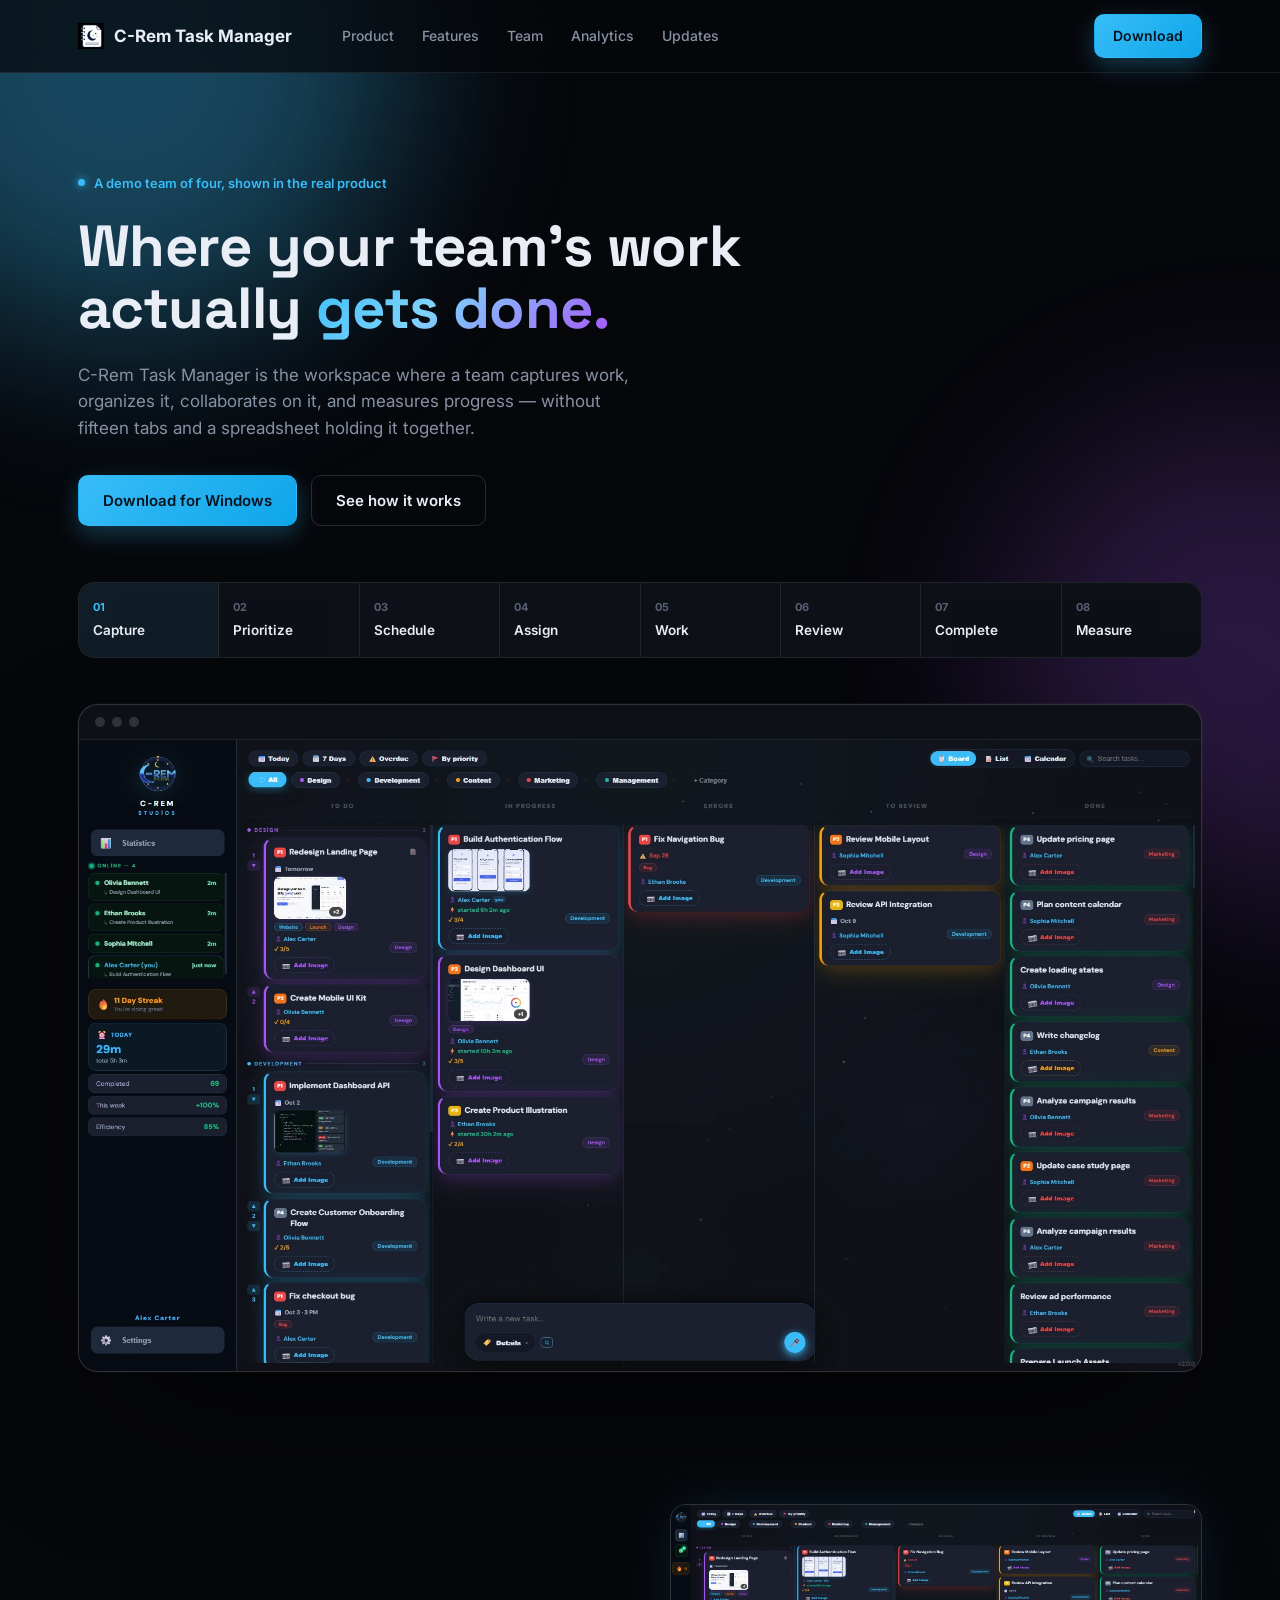
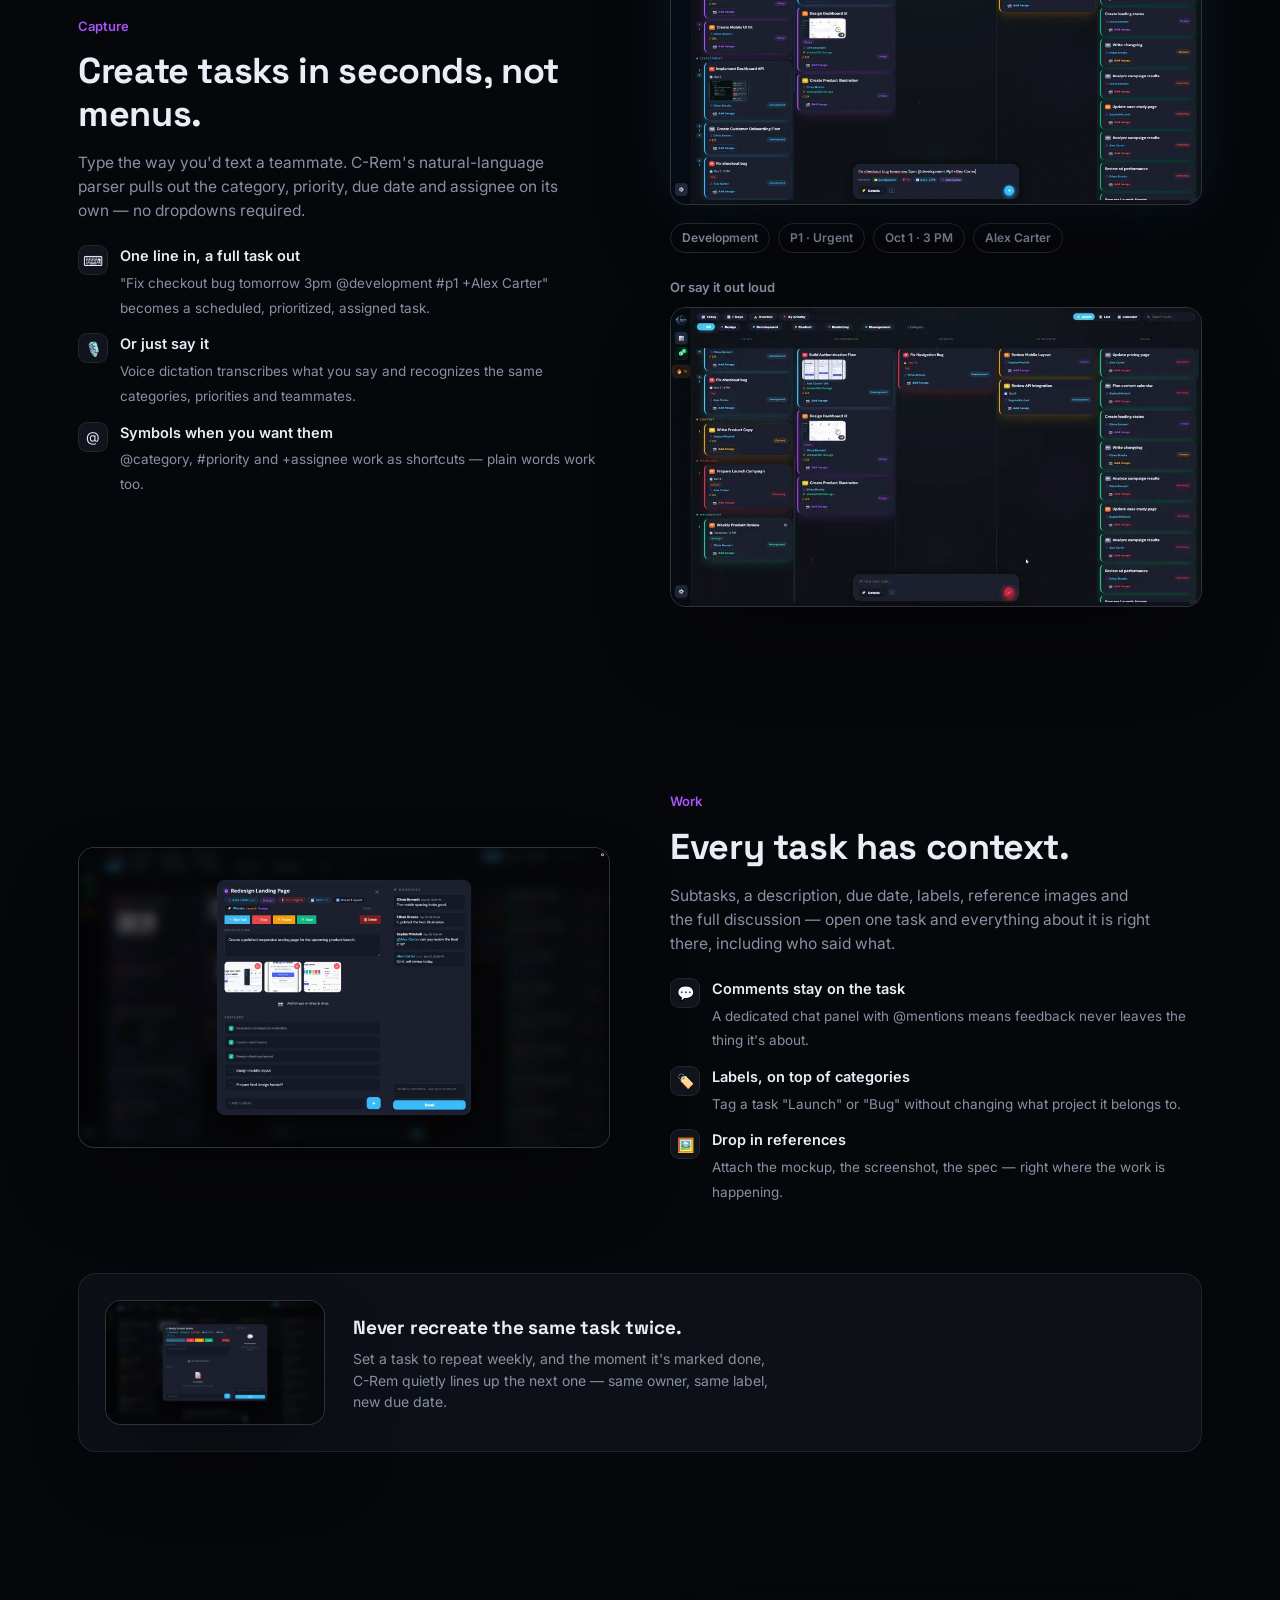
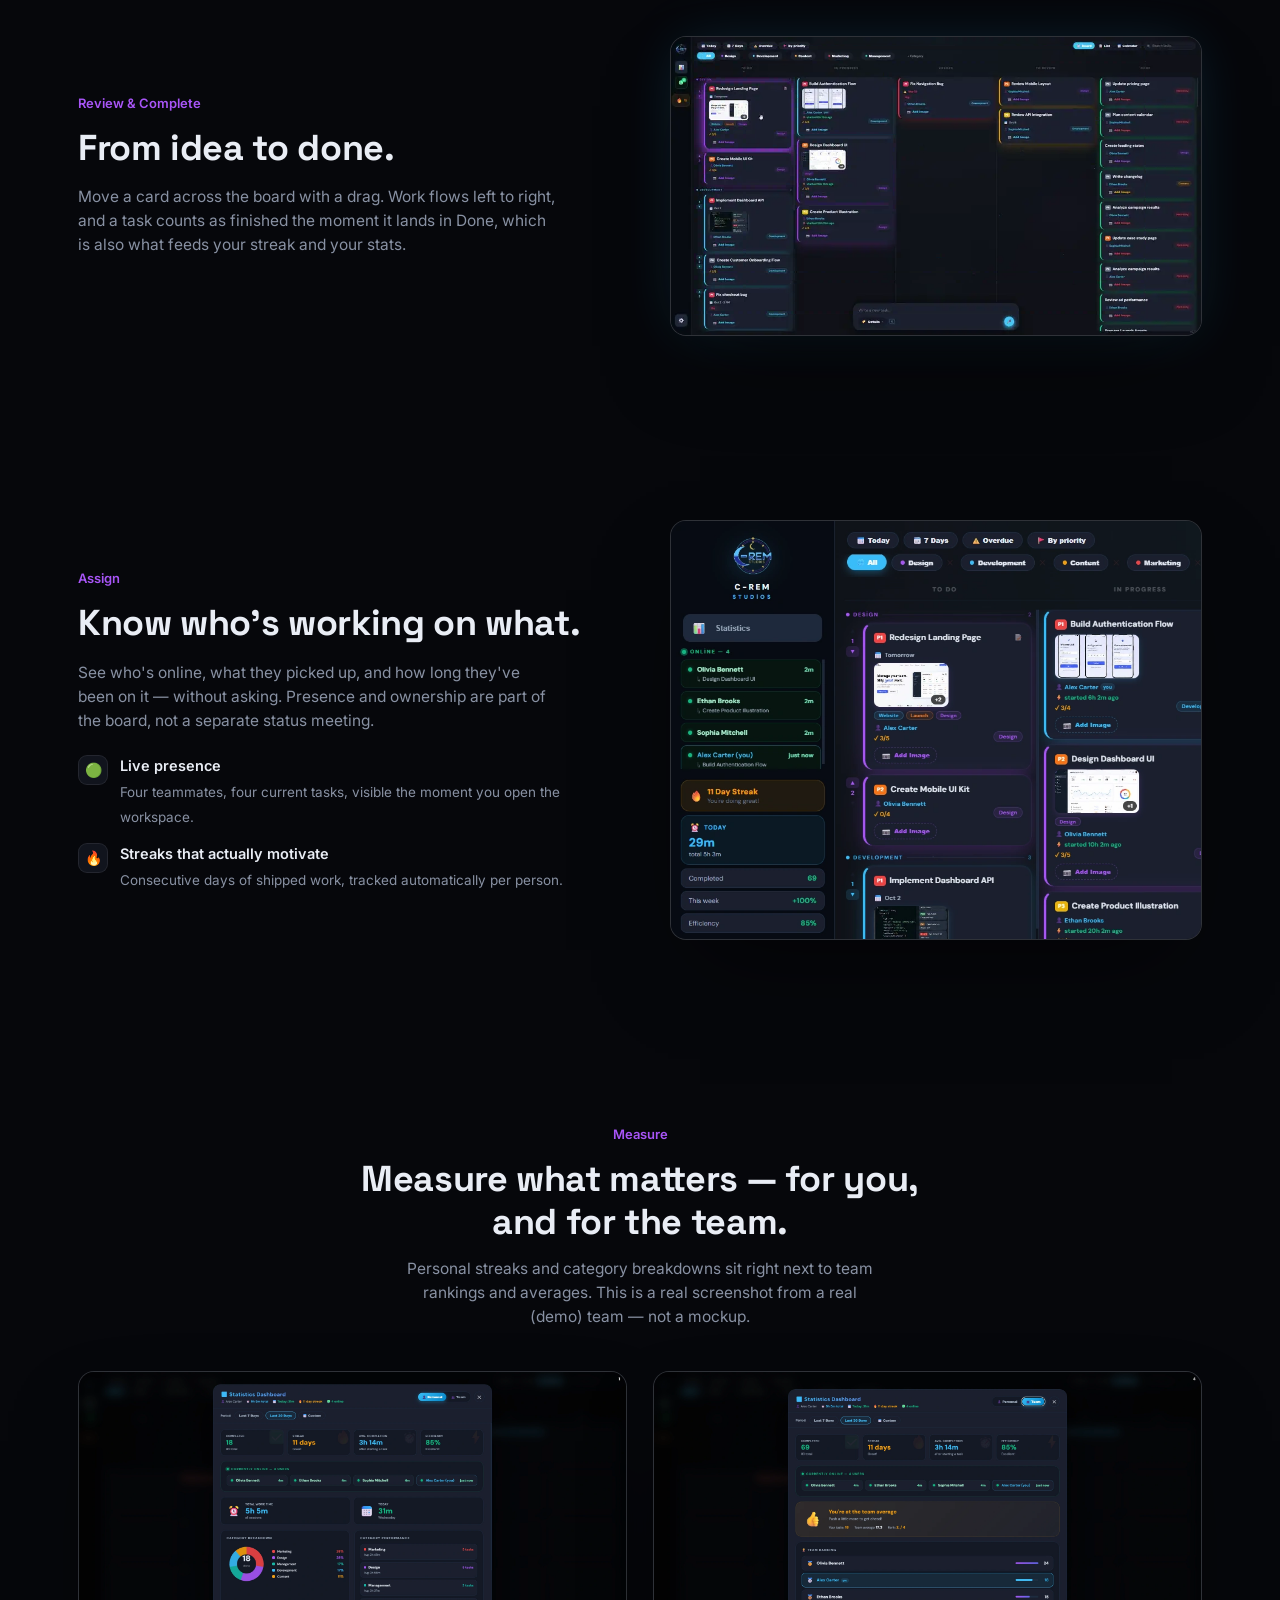
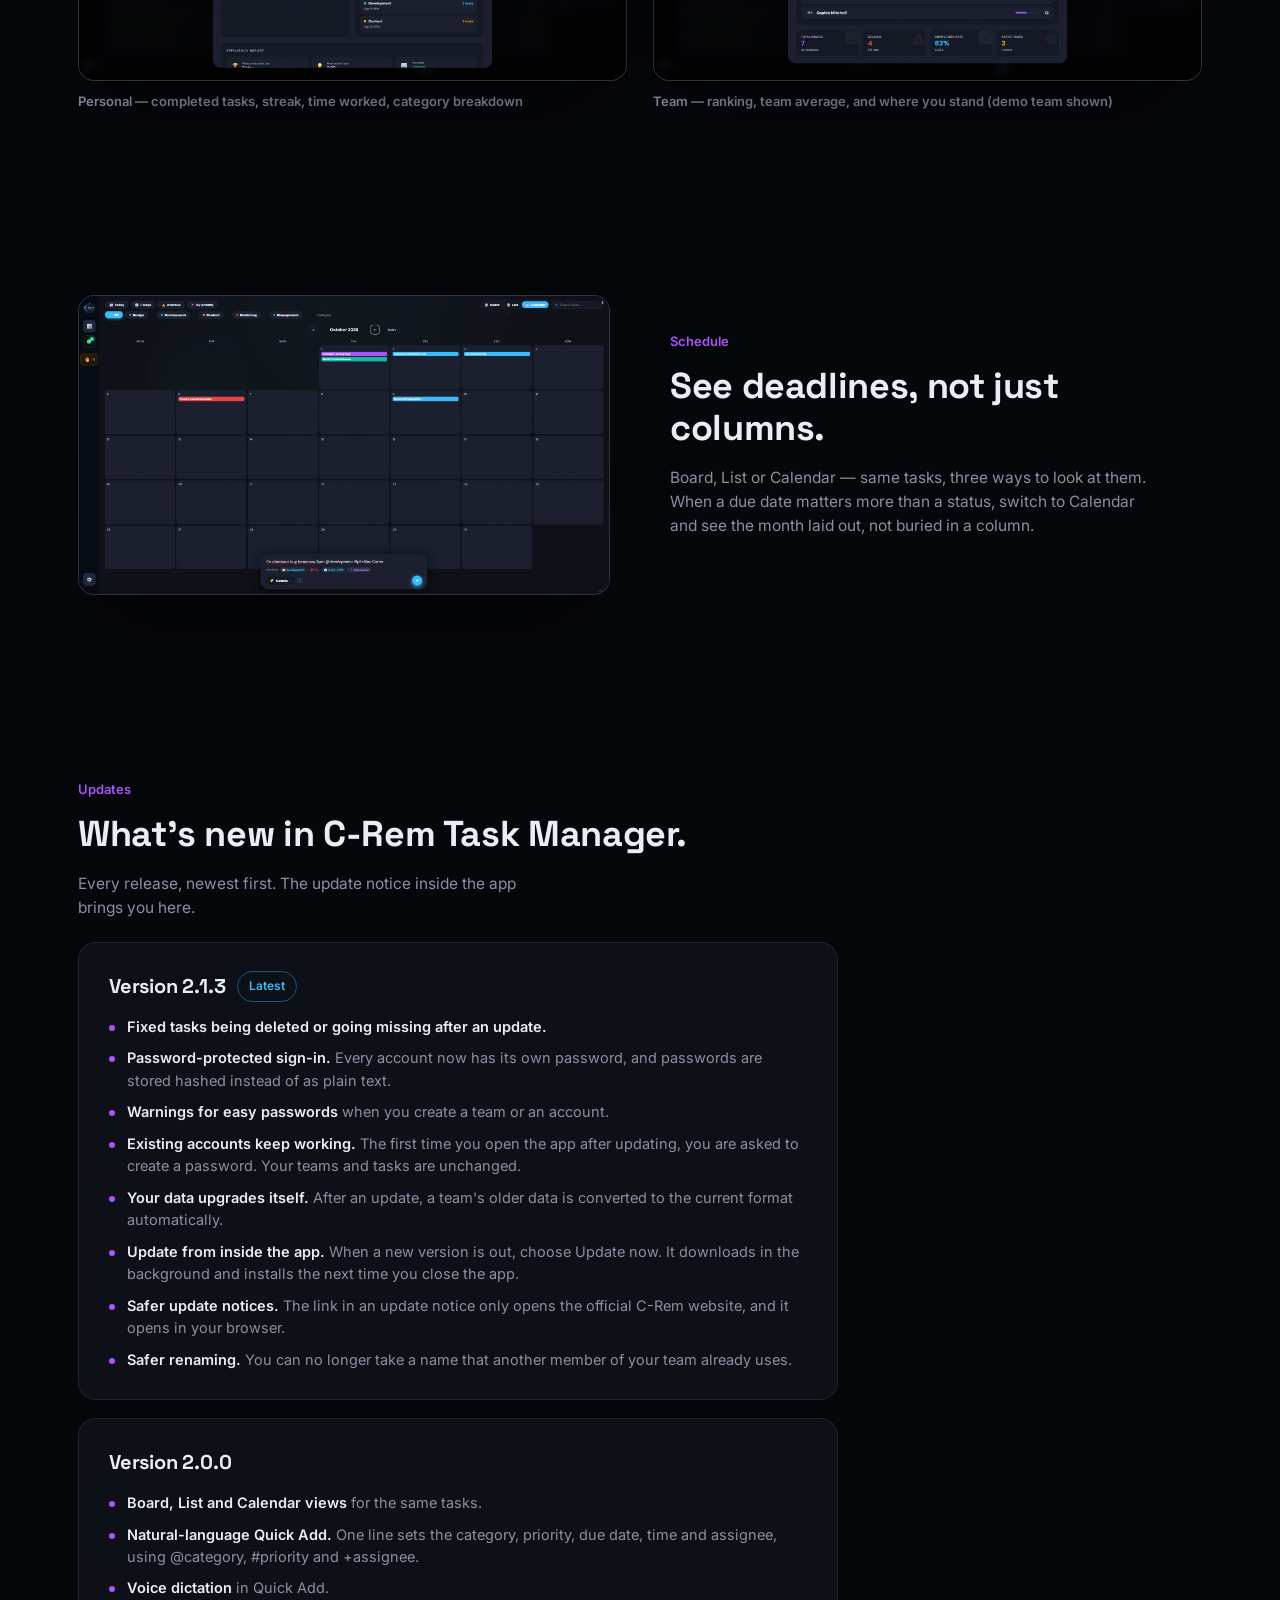
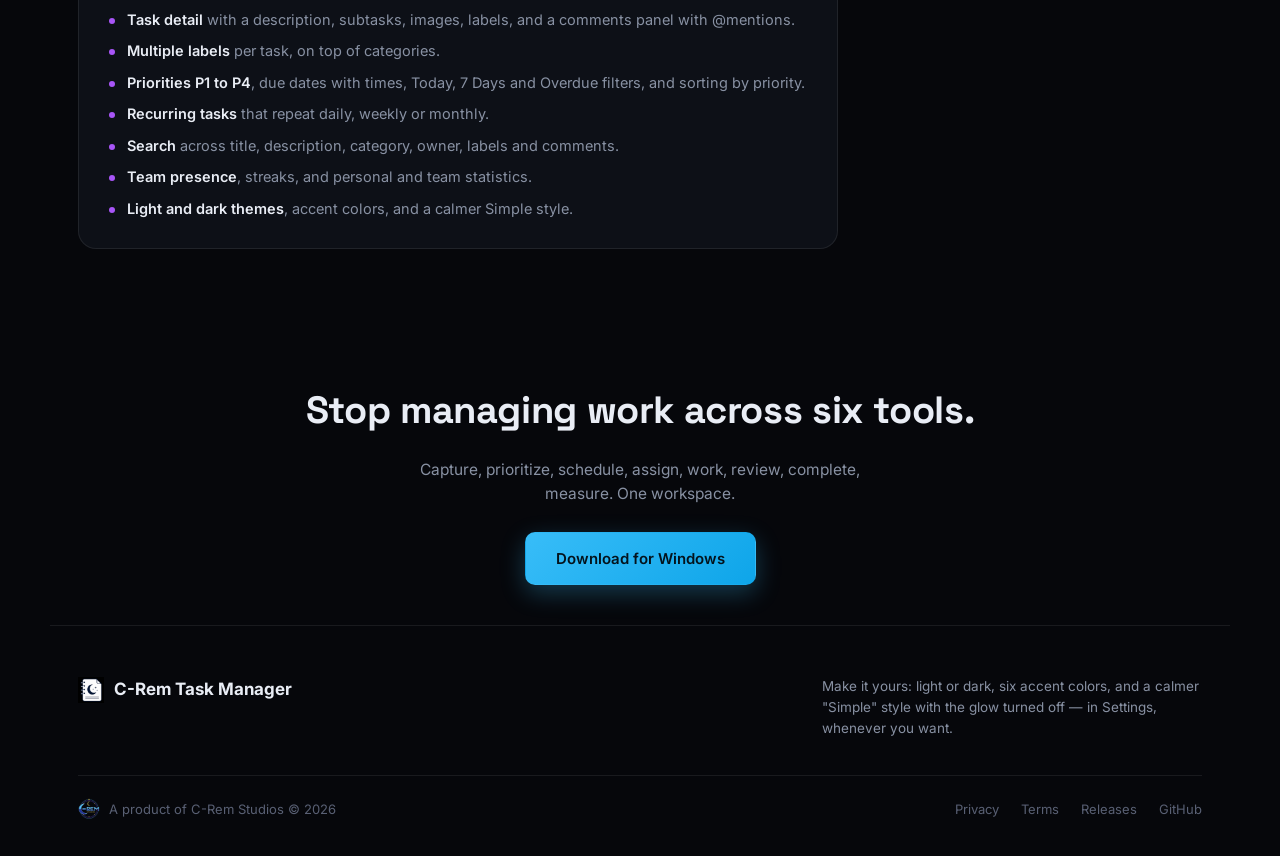
==== index.html @ 7ce233fa "Add files via upload" ====
<!DOCTYPE html>
<html lang="en">
<head>
<meta charset="UTF-8">
<meta name="viewport" content="width=device-width, initial-scale=1, viewport-fit=cover">
<title>C-Rem Task Manager — The workspace where work actually gets done</title>
<meta name="description" content="Capture, prioritize, schedule, assign, work, review, complete and measure — all in one workspace built for teams who ship.">
<link rel="preconnect" href="https://fonts.googleapis.com">
<link rel="preconnect" href="https://fonts.gstatic.com" crossorigin>
<link href="https://fonts.googleapis.com/css2?family=Space+Grotesk:wght@500;600;700&family=Inter:wght@400;500;600;700;800&display=swap" rel="stylesheet">
<style>
:root{
  --bg:#06070b; --bg2:#0a0c13; --surface:#0d1017; --surface2:#11141d;
  --border:rgba(255,255,255,.08); --border2:rgba(255,255,255,.14);
  --text:#e9edf5; --muted:#8891a3; --dim:#596074;
  --cyan:#38bdf8; --cyan2:#0ea5e9; --purple:#a855f7; --green:#10b981;
  --amber:#f59e0b; --red:#ef4444;
}
*{margin:0;padding:0;box-sizing:border-box}
html{scroll-behavior:smooth;scroll-padding-top:env(safe-area-inset-top,0px)}
body{
  background:var(--bg); color:var(--text);
  font-family:'Inter',system-ui,-apple-system,sans-serif;
  line-height:1.55; overflow-x:hidden; -webkit-font-smoothing:antialiased;
  padding-top:env(safe-area-inset-top,0px); padding-bottom:env(safe-area-inset-bottom,0px);
}
h1,h2,h3,.disp{font-family:'Space Grotesk',system-ui,sans-serif;letter-spacing:-0.01em}
img{max-width:100%;display:block}
a{color:inherit}
.wrap{max-width:1180px;margin:0 auto;padding:0 28px}
::-webkit-scrollbar{width:9px;height:9px}
::-webkit-scrollbar-thumb{background:rgba(255,255,255,.12);border-radius:8px}
::-webkit-scrollbar-track{background:transparent}

/* ambient glow, fixed, cheap */
.glow{position:fixed;border-radius:50%;filter:blur(90px);pointer-events:none;z-index:0;opacity:.35}
.glow-a{width:560px;height:560px;background:var(--cyan);top:-220px;left:-160px}
.glow-b{width:480px;height:480px;background:var(--purple);top:420px;right:-200px;opacity:.22}

/* ---------- NAV ---------- */
nav{position:sticky;top:0;z-index:50;background:rgba(6,7,11,.72);backdrop-filter:blur(14px);border-bottom:1px solid var(--border)}
nav .in{display:flex;align-items:center;gap:14px;padding:14px 28px;max-width:1180px;margin:0 auto}
.brand{display:flex;align-items:center;gap:10px;font-weight:700;font-size:17px}
.brand img{width:26px;height:26px}
.navlinks{display:flex;gap:28px;margin-left:36px;font-size:14px;color:var(--muted);font-weight:500}
.navlinks a{text-decoration:none;transition:color .15s}
.navlinks a:hover{color:var(--text)}
.navcta{margin-left:auto;display:flex;gap:10px;align-items:center}
.btn{display:inline-flex;align-items:center;gap:8px;padding:10px 18px;border-radius:10px;font-weight:600;font-size:14px;cursor:pointer;border:1px solid transparent;text-decoration:none;white-space:nowrap}
.btn-primary{background:linear-gradient(135deg,var(--cyan),var(--cyan2));color:#04131c;box-shadow:0 8px 24px rgba(56,189,248,.28)}
.btn-ghost{color:var(--text);border-color:var(--border2)}
.btn-ghost:hover{border-color:var(--cyan)}
@media (max-width:760px){.navlinks{display:none}}

/* ---------- HERO ---------- */
header.hero{position:relative;z-index:1;padding:100px 28px 40px;max-width:1180px;margin:0 auto;text-align:left}
.eyebrow-row{display:flex;gap:9px;align-items:center;color:var(--cyan);font-size:13px;font-weight:600;margin-bottom:22px}
.eyebrow-row .dot{width:7px;height:7px;border-radius:50%;background:var(--green);box-shadow:0 0 8px var(--green)}
h1.hero-h{font-size:clamp(34px,5.4vw,58px);font-weight:700;line-height:1.08;max-width:760px;margin-bottom:22px}
h1.hero-h .grad{background:linear-gradient(135deg,var(--cyan),#7dd3fc 40%,var(--purple));-webkit-background-clip:text;background-clip:text;-webkit-text-fill-color:transparent}
.hero-sub{font-size:17px;color:var(--muted);max-width:560px;margin-bottom:34px}
.hero-ctas{display:flex;gap:14px;margin-bottom:56px;flex-wrap:wrap}

/* workflow strip — genuinely sequential, so numbered/stepped is honest here */
.flow{display:flex;flex-wrap:wrap;gap:0;border:1px solid var(--border);border-radius:16px;background:var(--surface);overflow:hidden}
.flow-step{flex:1;min-width:110px;padding:16px 14px;border-right:1px solid var(--border);position:relative}
.flow-step:last-child{border-right:none}
.flow-step .n{font-size:11px;color:var(--dim);font-weight:700;margin-bottom:4px}
.flow-step .t{font-size:13.5px;font-weight:600}
.flow-step.now{background:rgba(56,189,248,.07)}
.flow-step.now .n{color:var(--cyan)}
@media (max-width:860px){.flow-step{min-width:45%;border-right:none;border-bottom:1px solid var(--border)}}

.hero-shot{position:relative;z-index:1;margin-top:46px;border-radius:20px;border:1px solid var(--border2);background:var(--surface);box-shadow:0 60px 140px -40px rgba(0,0,0,.75),0 0 0 1px rgba(255,255,255,.03);overflow:hidden}
.hero-shot img{display:block;width:100%}
.hero-shot .bar{display:flex;gap:7px;padding:12px 16px;border-bottom:1px solid var(--border)}
.hero-shot .bar span{width:10px;height:10px;border-radius:50%;background:var(--border2)}

/* ---------- SECTION FRAMEWORK (deliberately varied, not a repeated card grid) ---------- */
section{position:relative;z-index:1;padding:92px 28px;max-width:1180px;margin:0 auto}
.tag{font-size:13px;font-weight:600;color:var(--purple);margin-bottom:14px;display:block}
.split{display:grid;grid-template-columns:1fr 1fr;gap:60px;align-items:center}
.split.rev>.col-text{order:2}
.split.rev>.col-shot{order:1}
@media (max-width:860px){.split{grid-template-columns:1fr;gap:34px}.split.rev>.col-text,.split.rev>.col-shot{order:0}}
h2.sec-h{font-size:clamp(26px,3.4vw,36px);font-weight:700;margin-bottom:16px;line-height:1.18}
.sec-p{color:var(--muted);font-size:15.5px;margin-bottom:22px;max-width:480px}
.feat-list{display:flex;flex-direction:column;gap:14px}
.feat-list .f{display:flex;gap:12px;align-items:flex-start}
.feat-list .f .ic{width:30px;height:30px;border-radius:9px;background:var(--surface2);border:1px solid var(--border);display:flex;align-items:center;justify-content:center;font-size:14px;flex-shrink:0}
.feat-list .f .tx b{display:block;font-size:14.5px;font-weight:600;margin-bottom:2px}
.feat-list .f .tx span{font-size:13.5px;color:var(--muted)}

.shotcard{border-radius:16px;border:1px solid var(--border2);background:var(--surface);box-shadow:0 40px 90px -30px rgba(0,0,0,.6);overflow:hidden}
.shotcard img{width:100%;display:block}
.shotcard.glowc{box-shadow:0 40px 90px -30px rgba(0,0,0,.6),0 0 60px -10px rgba(56,189,248,.18)}

.chipline{display:flex;gap:8px;flex-wrap:wrap;margin-top:18px}
.chip{font-size:12px;font-weight:600;padding:5px 11px;border-radius:20px;border:1px solid var(--border2);color:var(--muted)}

/* recurring mini strip */
.mini{display:flex;gap:28px;align-items:center;background:var(--surface);border:1px solid var(--border);border-radius:18px;padding:26px;margin-top:0}
.mini .shotcard{width:220px;flex-shrink:0}
.mini h3{font-size:19px;font-weight:700;margin-bottom:6px}
.mini p{color:var(--muted);font-size:14px;max-width:420px}
@media (max-width:700px){.mini{flex-direction:column}.mini .shotcard{width:100%}}

/* analytics dual */
.dual{display:grid;grid-template-columns:1fr 1fr;gap:26px}
@media (max-width:860px){.dual{grid-template-columns:1fr}}
.dual figcaption{font-size:13px;color:var(--muted);margin-top:10px;font-weight:600}

footer{position:relative;z-index:1;border-top:1px solid var(--border);padding:50px 28px 36px;max-width:1180px;margin:0 auto}
.foot-top{display:flex;justify-content:space-between;align-items:flex-start;gap:30px;flex-wrap:wrap;margin-bottom:36px}
.foot-personal{font-size:13.5px;color:var(--muted);max-width:380px}
.foot-bottom{display:flex;justify-content:space-between;align-items:center;gap:16px;flex-wrap:wrap;border-top:1px solid var(--border);padding-top:22px;font-size:13px;color:var(--dim)}
.foot-links{display:flex;gap:22px}
.foot-links a{text-decoration:none;color:var(--dim)}
.foot-links a:hover{color:var(--muted)}

section.cta-end{text-align:center;padding-top:40px;padding-bottom:40px}
section.cta-end h2{font-size:clamp(26px,3.6vw,38px);margin-bottom:18px}

.eyebrow-row .dot{background:var(--cyan);box-shadow:0 0 8px var(--cyan)}
.reveal{opacity:0;transform:translateY(22px);transition:opacity .7s ease,transform .7s ease}
.reveal.in{opacity:1;transform:none}
.zoomable,.clip{cursor:zoom-in;transition:transform .5s cubic-bezier(.2,.7,.2,1)}
.clip{width:100%;aspect-ratio:16/9;display:block;background:var(--surface2);object-fit:cover}
.shotcard:hover .zoomable,.hero-shot:hover .zoomable,.shotcard:hover .clip{transform:scale(1.035)}
.shotcard,.hero-shot{position:relative}
.shotcard::after,.hero-shot::after{content:"Click to enlarge";position:absolute;right:12px;bottom:12px;font-size:12px;font-weight:600;padding:5px 10px;border-radius:20px;background:rgba(6,7,11,.8);border:1px solid var(--border2);color:var(--text);opacity:0;transition:opacity .2s;pointer-events:none}
.shotcard:hover::after,.hero-shot:hover::after{opacity:1}
.cliplabel{font-size:13px;color:var(--muted);margin:24px 0 10px;font-weight:600}
.lb{position:fixed;inset:0;z-index:100;background:rgba(3,4,8,.93);backdrop-filter:blur(10px);display:none;flex-direction:column;align-items:center;justify-content:center;gap:16px;padding:calc(24px + env(safe-area-inset-top,0px)) 24px calc(24px + env(safe-area-inset-bottom,0px))}
.lb.open{display:flex;animation:lbin .25s ease}
.lb.full{justify-content:flex-start;overflow:auto}
.lb.full img{max-width:none;max-height:none;cursor:zoom-out}
.lb .hint{font-size:12px;color:var(--muted)}
@keyframes lbin{from{opacity:0}to{opacity:1}}
.lb img{max-width:min(1600px,96vw);max-height:80vh;cursor:zoom-in;border-radius:14px;border:1px solid var(--border2);box-shadow:0 40px 120px rgba(0,0,0,.7);object-fit:contain;background:var(--surface)}
.lb p{max-width:760px;text-align:center;font-size:15px;line-height:1.55}
.lb button{position:fixed;z-index:2;top:calc(16px + env(safe-area-inset-top,0px));right:20px;width:40px;height:40px;border-radius:50%;border:1px solid var(--border2);background:var(--surface);color:var(--text);font-size:20px;cursor:pointer}
@media (max-width:560px){.navcta .btn-ghost{display:none}.brand{font-size:15px}}
@media (prefers-reduced-motion:reduce){.reveal{opacity:1;transform:none;transition:none}.zoomable,.clip{transition:none}}
.rn{border:1px solid var(--border);border-radius:18px;background:var(--surface);padding:28px 30px;max-width:760px}
.rn+.rn{margin-top:18px}
.rn-h{display:flex;align-items:center;gap:12px;margin-bottom:14px}
.rn-h h3{font-size:20px;font-weight:700}
.rn-h .chip{color:var(--cyan);border-color:rgba(56,189,248,.4)}
.rn ul{list-style:none;display:flex;flex-direction:column;gap:9px}
.rn li{font-size:14.5px;color:var(--muted);padding-left:18px;position:relative}
.rn li::before{content:"";position:absolute;left:0;top:.62em;width:6px;height:6px;border-radius:50%;background:var(--purple)}
.rn li b{color:var(--text);font-weight:600}
</style>
</head>
<body>

<div class="glow glow-a"></div>
<div class="glow glow-b"></div>

<nav>
  <div class="in">
    <div class="brand"><img src="[data-uri]" alt="C-Rem Task Manager"> C-Rem Task Manager</div>
    <div class="navlinks">
      <a href="#workflow">Product</a>
      <a href="#context">Features</a>
      <a href="#team">Team</a>
      <a href="#analytics">Analytics</a>
      <a href="#updates">Updates</a>
    </div>
    <div class="navcta">
      <a class="btn btn-primary" data-download href="https://github.com/cremgamestudios-prog/crem-releases/releases/latest">Download</a>
    </div>
  </div>
</nav>

<header class="hero">
  <div class="eyebrow-row"><span class="dot"></span> A demo team of four, shown in the real product</div>
  <h1 class="hero-h">Where your team's work<br>actually <span class="grad">gets done.</span></h1>
  <p class="hero-sub">C-Rem Task Manager is the workspace where a team captures work, organizes it, collaborates on it, and measures progress — without fifteen tabs and a spreadsheet holding it together.</p>
  <div class="hero-ctas">
    <a class="btn btn-primary" data-download href="https://github.com/cremgamestudios-prog/crem-releases/releases/latest" style="padding:13px 24px;font-size:15px">Download for Windows</a>
    <a class="btn btn-ghost" href="#workflow" style="padding:13px 24px;font-size:15px">See how it works</a>
  </div>

  <div class="flow" id="workflow">
    <div class="flow-step now"><div class="n">01</div><div class="t">Capture</div></div>
    <div class="flow-step"><div class="n">02</div><div class="t">Prioritize</div></div>
    <div class="flow-step"><div class="n">03</div><div class="t">Schedule</div></div>
    <div class="flow-step"><div class="n">04</div><div class="t">Assign</div></div>
    <div class="flow-step"><div class="n">05</div><div class="t">Work</div></div>
    <div class="flow-step"><div class="n">06</div><div class="t">Review</div></div>
    <div class="flow-step"><div class="n">07</div><div class="t">Complete</div></div>
    <div class="flow-step"><div class="n">08</div><div class="t">Measure</div></div>
  </div>

  <div class="hero-shot">
    <div class="bar"><span></span><span></span><span></span></div>
    <img class="zoomable" data-cap="Board view. Every task sits in its column (To Do, In Progress, Errors, To Review, Done) with priority, due date, owner, labels and subtask progress on the card. The sidebar shows who is online." src="[data-uri]" alt="C-Rem board view with tasks across To Do, In Progress, Errors, To Review and Done">
  </div>
</header>

<section id="quickadd">
  <div class="split">
    <div class="col-text">
      <span class="tag">Capture</span>
      <h2 class="sec-h">Create tasks in seconds, not menus.</h2>
      <p class="sec-p">Type the way you'd text a teammate. C-Rem's natural-language parser pulls out the category, priority, due date and assignee on its own — no dropdowns required.</p>
      <div class="feat-list">
        <div class="f"><div class="ic">⌨️</div><div class="tx"><b>One line in, a full task out</b><span>"Fix checkout bug tomorrow 3pm @development #p1 +Alex Carter" becomes a scheduled, prioritized, assigned task.</span></div></div>
        <div class="f"><div class="ic">🎙️</div><div class="tx"><b>Or just say it</b><span>Voice dictation transcribes what you say and recognizes the same categories, priorities and teammates.</span></div></div>
        <div class="f"><div class="ic">@</div><div class="tx"><b>Symbols when you want them</b><span>@category, #priority and +assignee work as shortcuts — plain words work too.</span></div></div>
      </div>
    </div>
    <div class="col-shot">
      <div class="shotcard glowc"><img class="zoomable" data-cap="Quick Add. One typed line is read for category, priority, due date, time and assignee. The detected values appear under the input before the task is created." src="[data-uri]" alt="Quick add bar detecting category, priority, due date and assignee from natural language"></div>
      <div class="chipline"><span class="chip">Development</span><span class="chip">P1 · Urgent</span><span class="chip">Oct 1 · 3 PM</span><span class="chip">Alex Carter</span></div>
      <p class="cliplabel">Or say it out loud</p>
      <div class="shotcard"><img class="clip" src="[data-uri]" data-src="[data-uri]" data-cap="Voice dictation. Click the mic, say the task out loud and it is transcribed into the Quick Add bar. The new task then appears on the board assigned to the teammate you named." alt="Voice dictation turning a spoken sentence into a task"></div>
    </div>
  </div>
</section>

<section id="context">
  <div class="split rev">
    <div class="col-shot">
      <div class="shotcard"><img class="zoomable" data-cap="Task detail. Description, subtasks, attached images and labels on the left; the comments panel with @mentions on the right, so the discussion stays on the task." src="[data-uri]" alt="Task detail view with subtasks, description, images, labels and a comments panel"></div>
    </div>
    <div class="col-text">
      <span class="tag">Work</span>
      <h2 class="sec-h">Every task has context.</h2>
      <p class="sec-p">Subtasks, a description, due date, labels, reference images and the full discussion — open one task and everything about it is right there, including who said what.</p>
      <div class="feat-list">
        <div class="f"><div class="ic">💬</div><div class="tx"><b>Comments stay on the task</b><span>A dedicated chat panel with @mentions means feedback never leaves the thing it's about.</span></div></div>
        <div class="f"><div class="ic">🏷️</div><div class="tx"><b>Labels, on top of categories</b><span>Tag a task "Launch" or "Bug" without changing what project it belongs to.</span></div></div>
        <div class="f"><div class="ic">🖼️</div><div class="tx"><b>Drop in references</b><span>Attach the mockup, the screenshot, the spec — right where the work is happening.</span></div></div>
      </div>
    </div>
  </div>

  <div class="mini" style="margin-top:70px">
    <div class="shotcard"><img class="zoomable" data-cap="Recurring task. This task repeats weekly. When it is marked done, the next one is created with a new due date." src="[data-uri]" alt="Weekly Product Review task set to repeat weekly"></div>
    <div>
      <h3>Never recreate the same task twice.</h3>
      <p>Set a task to repeat weekly, and the moment it's marked done, C-Rem quietly lines up the next one — same owner, same label, new due date.</p>
    </div>
  </div>
</section>

<section id="done">
  <div class="split">
    <div class="col-text">
      <span class="tag">Review &amp; Complete</span>
      <h2 class="sec-h">From idea to done.</h2>
      <p class="sec-p">Move a card across the board with a drag. Work flows left to right, and a task counts as finished the moment it lands in Done, which is also what feeds your streak and your stats.</p>
    </div>
    <div class="col-shot">
      <div class="shotcard glowc"><img class="clip" src="[data-uri]" data-src="[data-uri]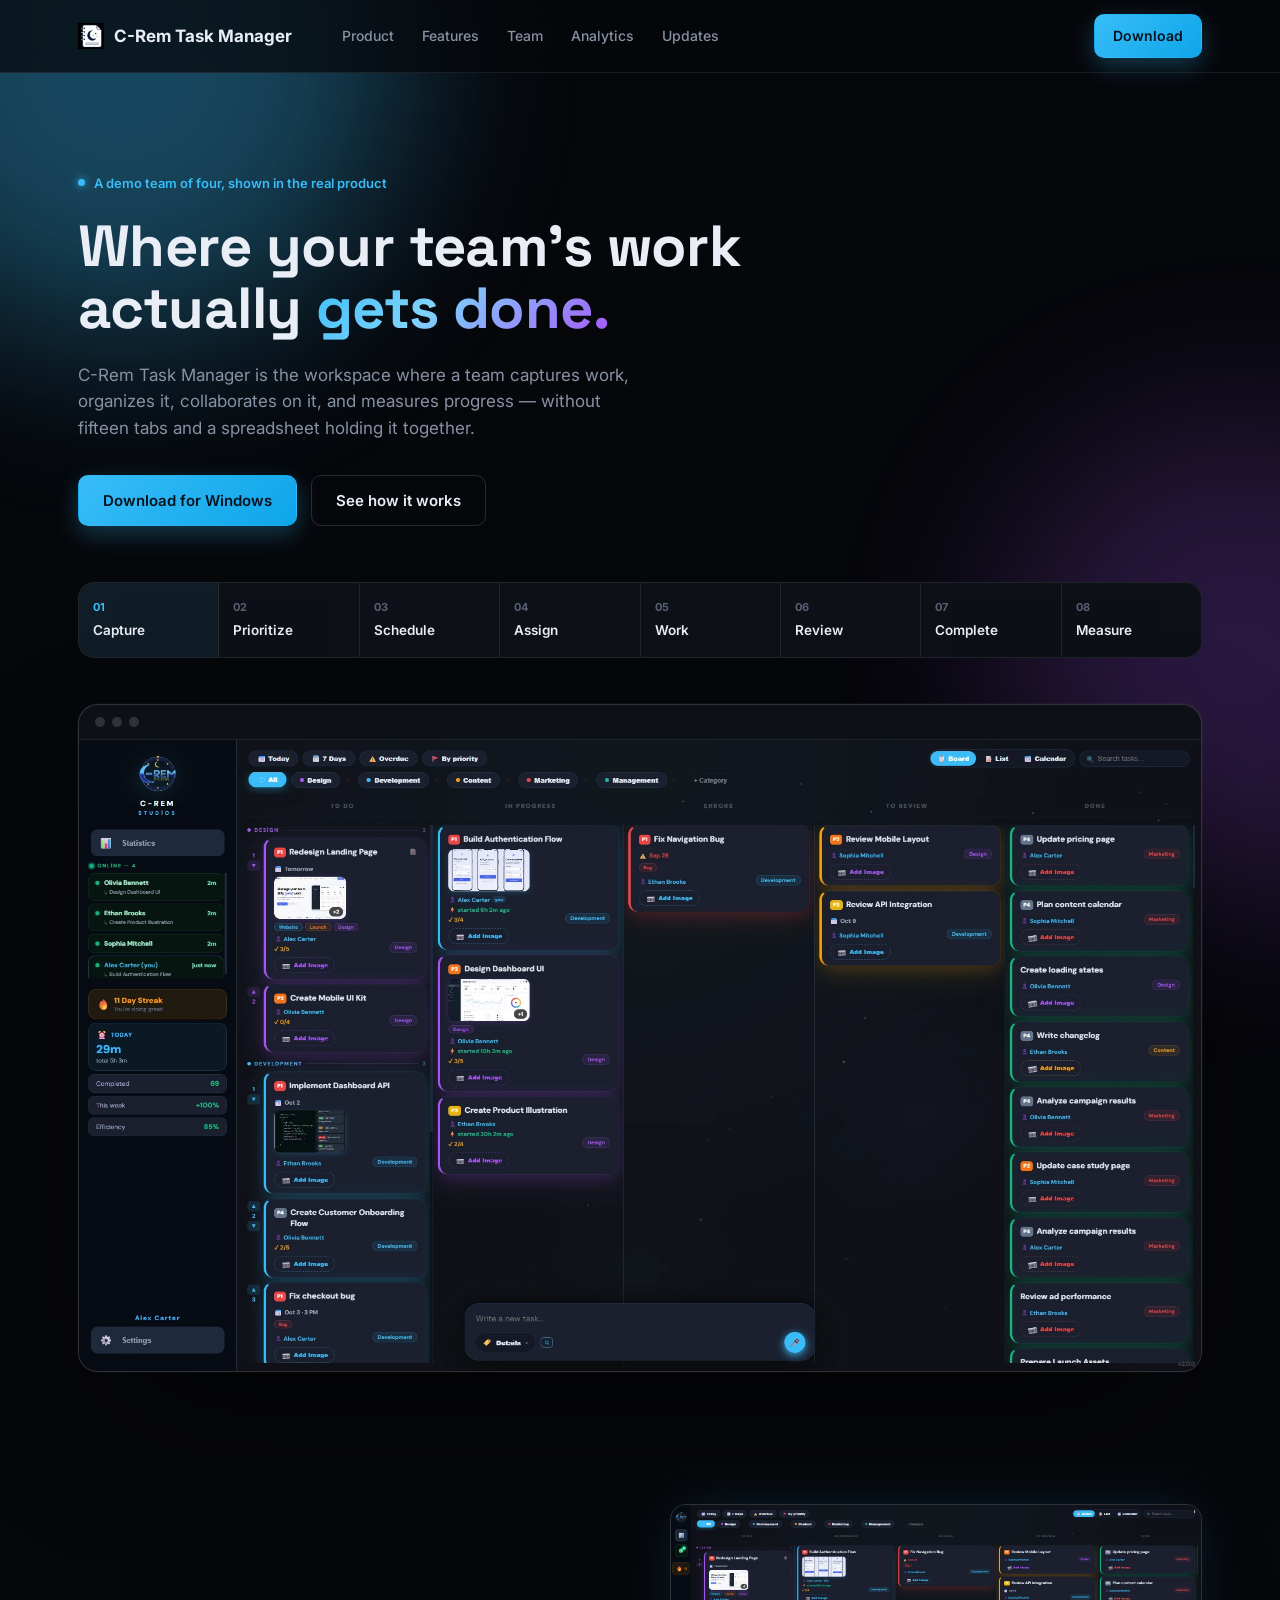
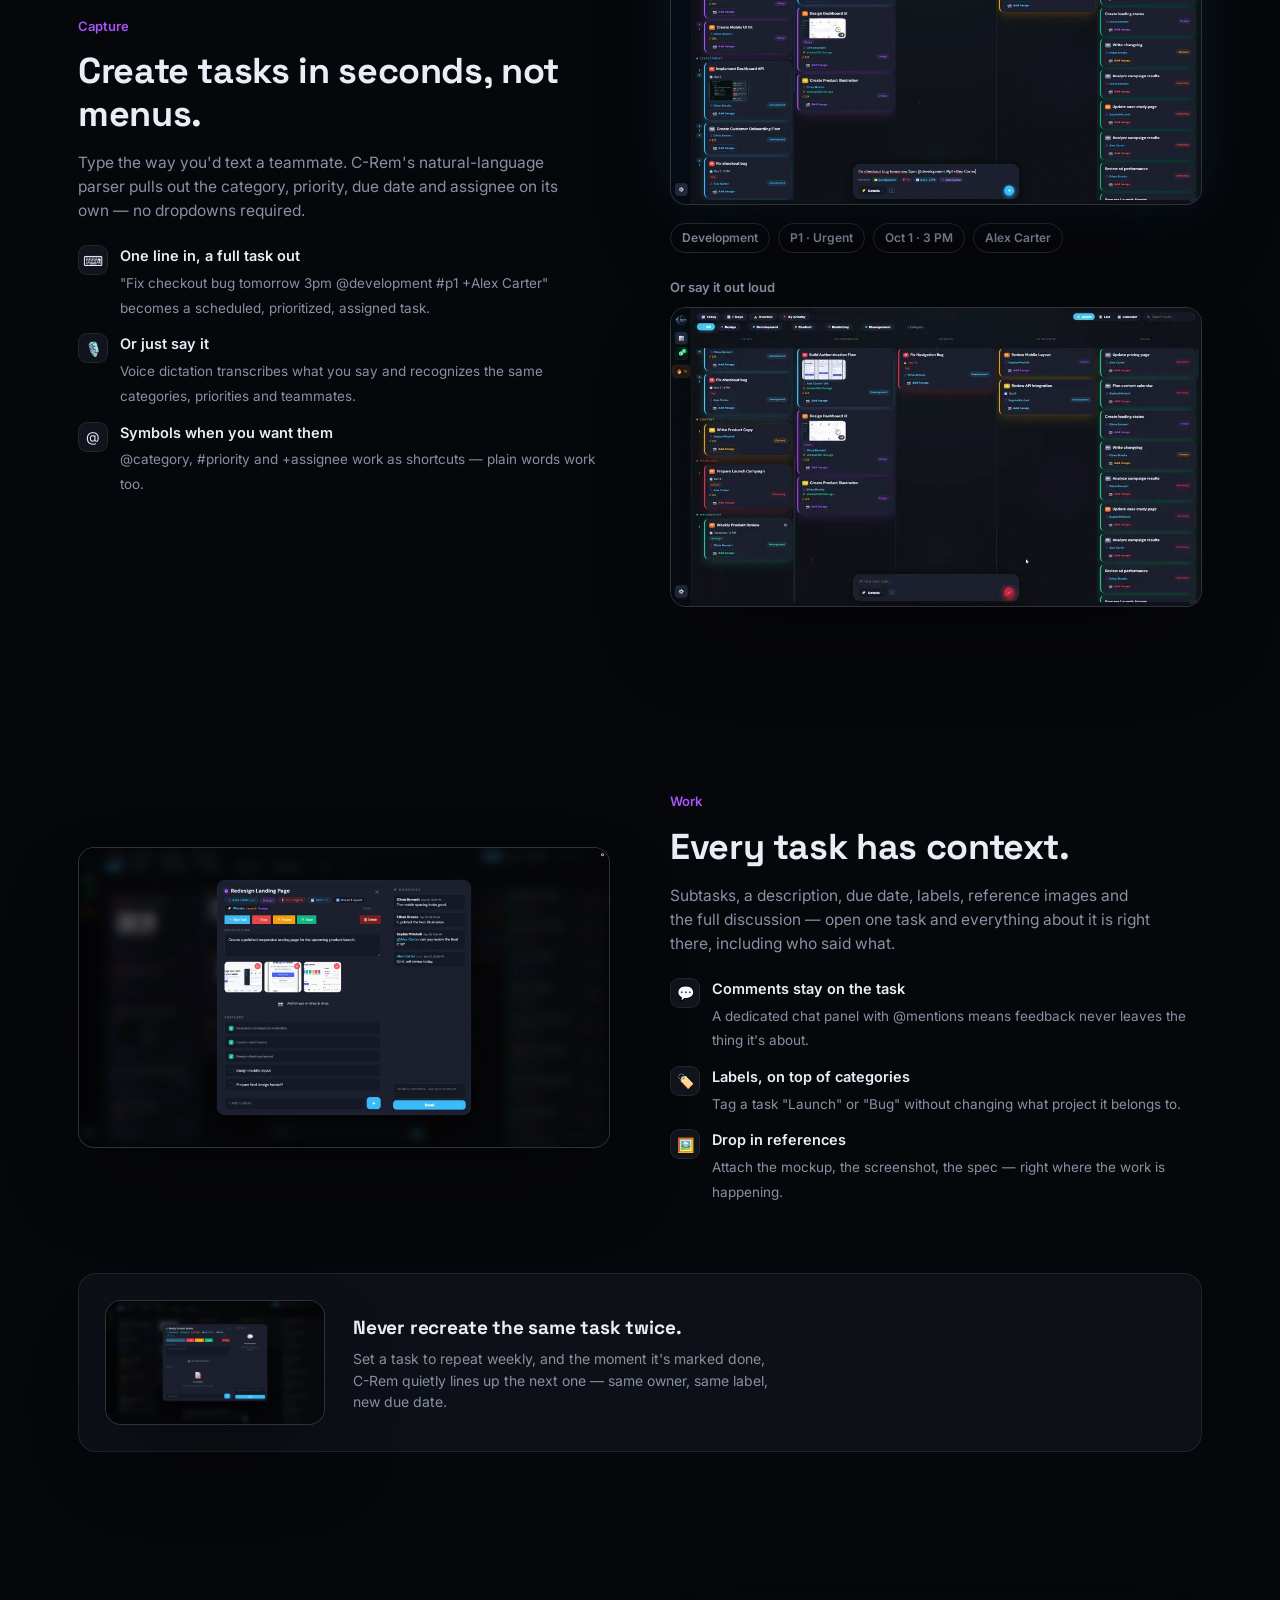
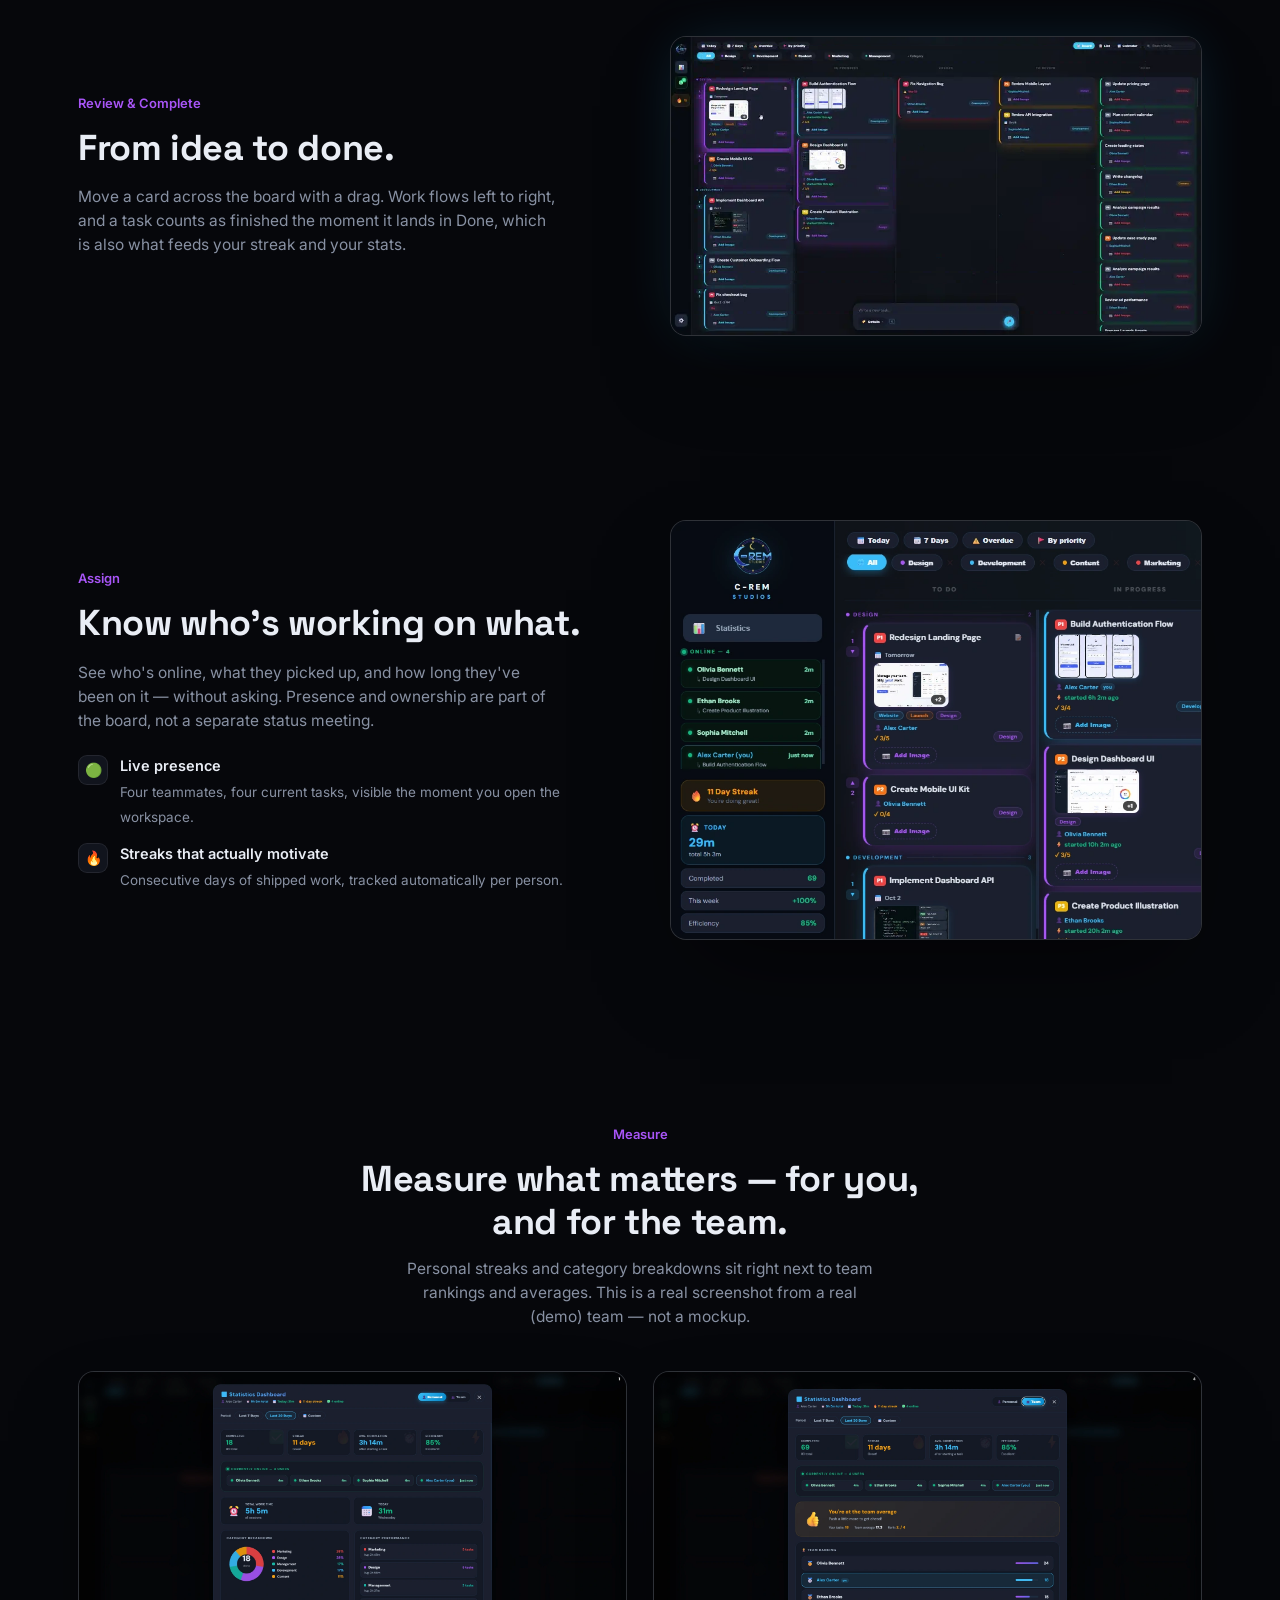
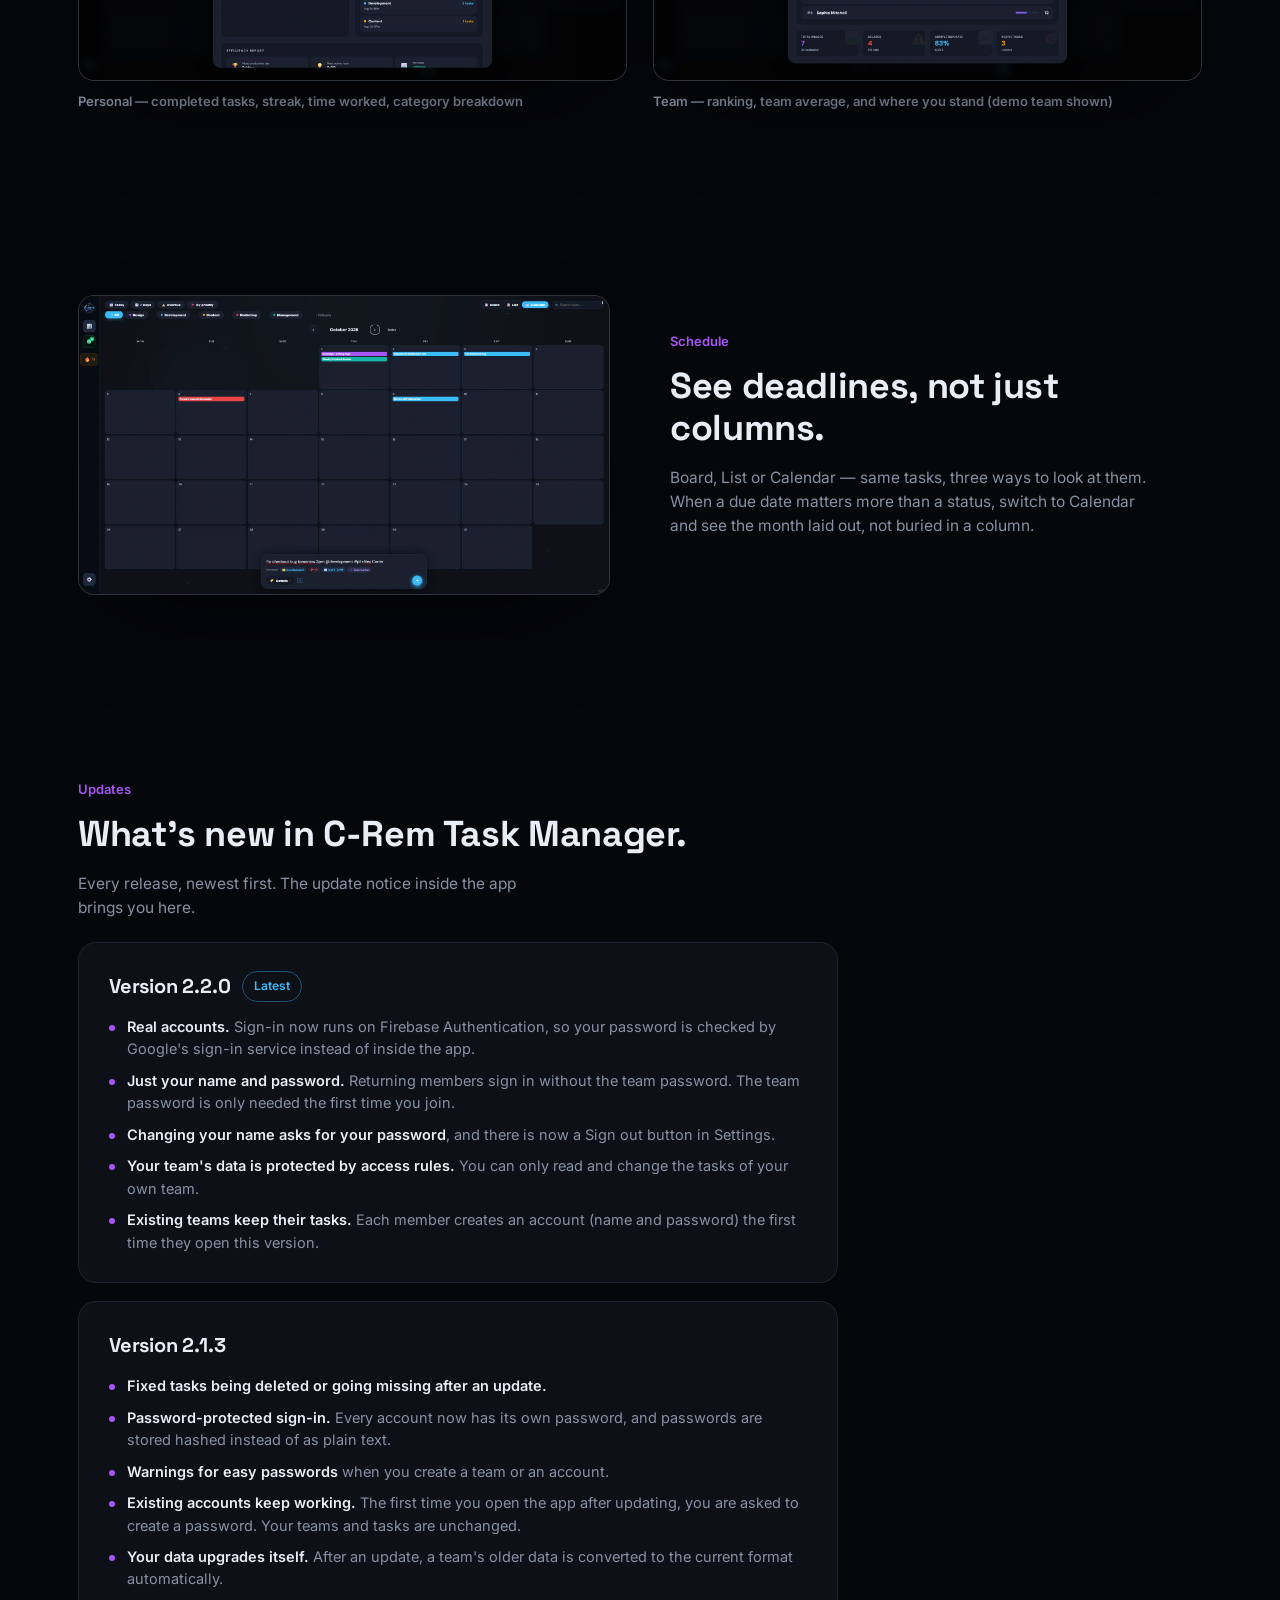
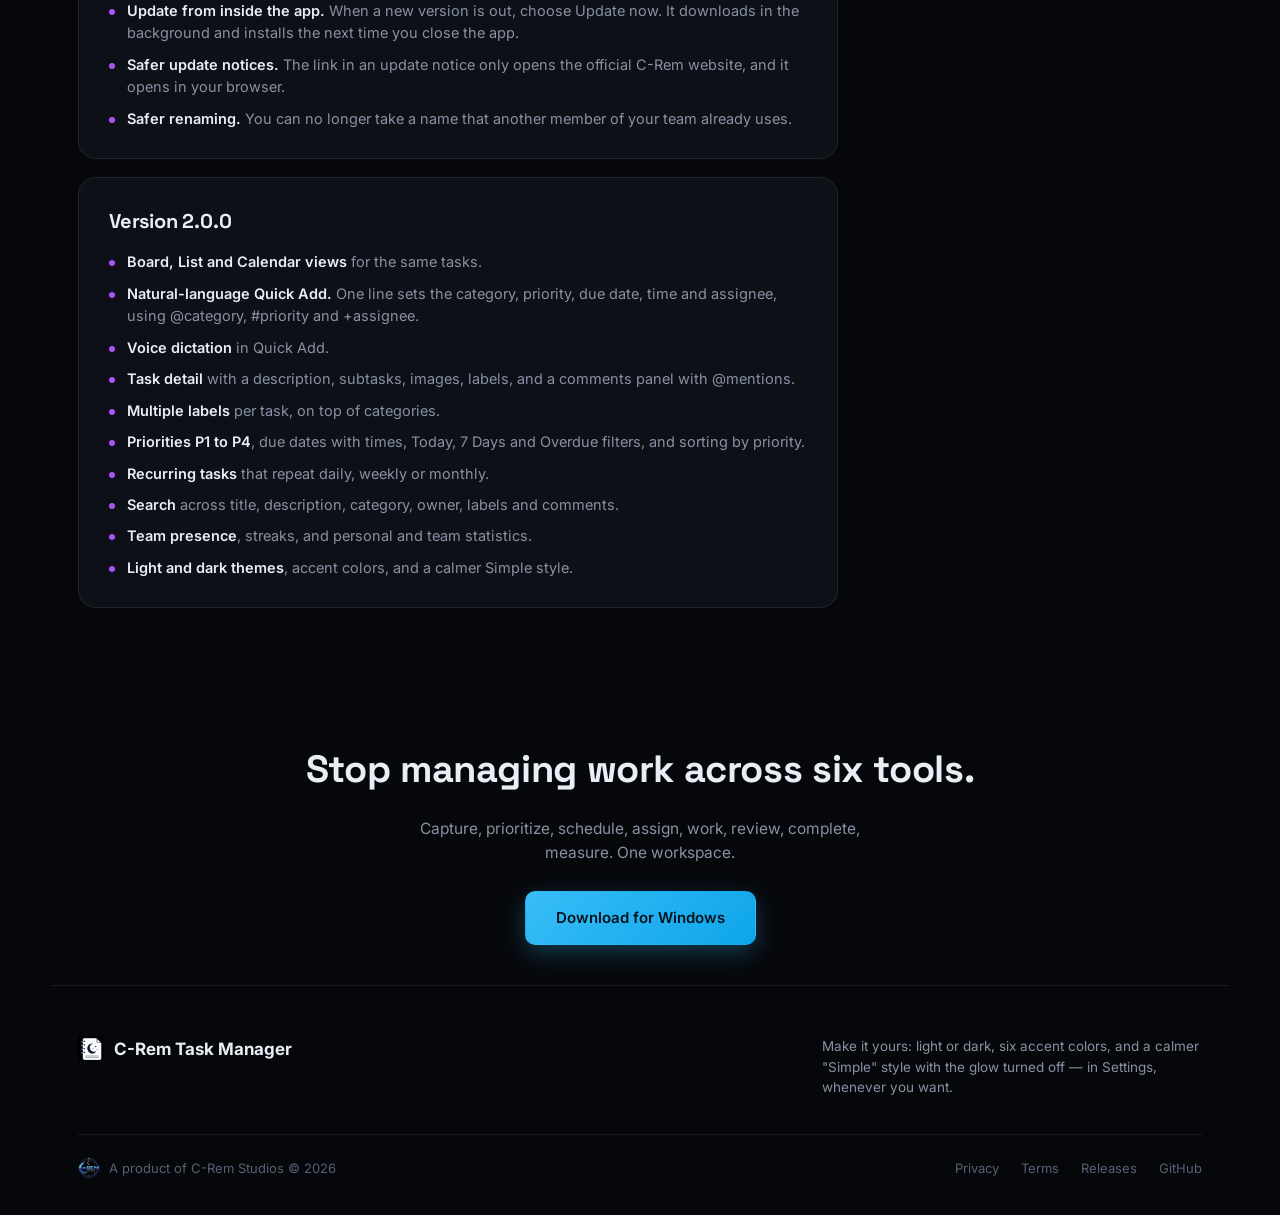
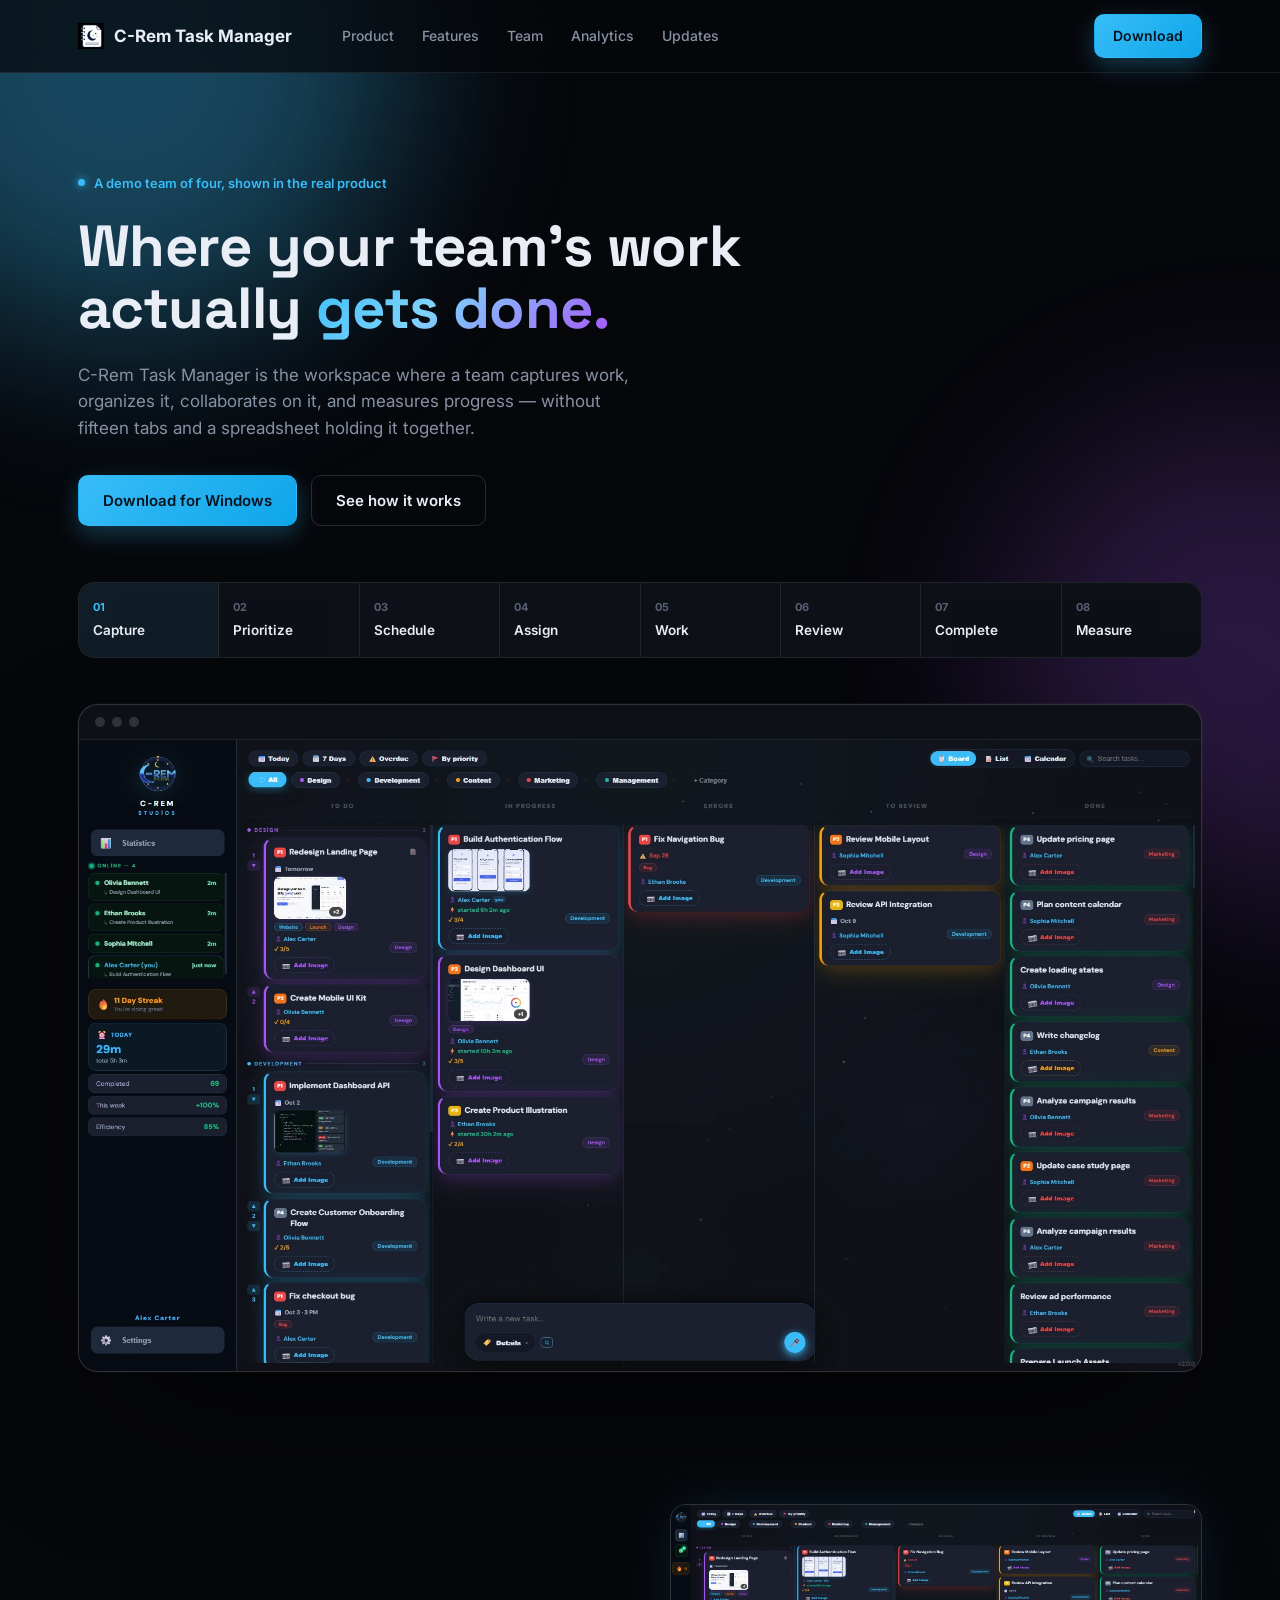
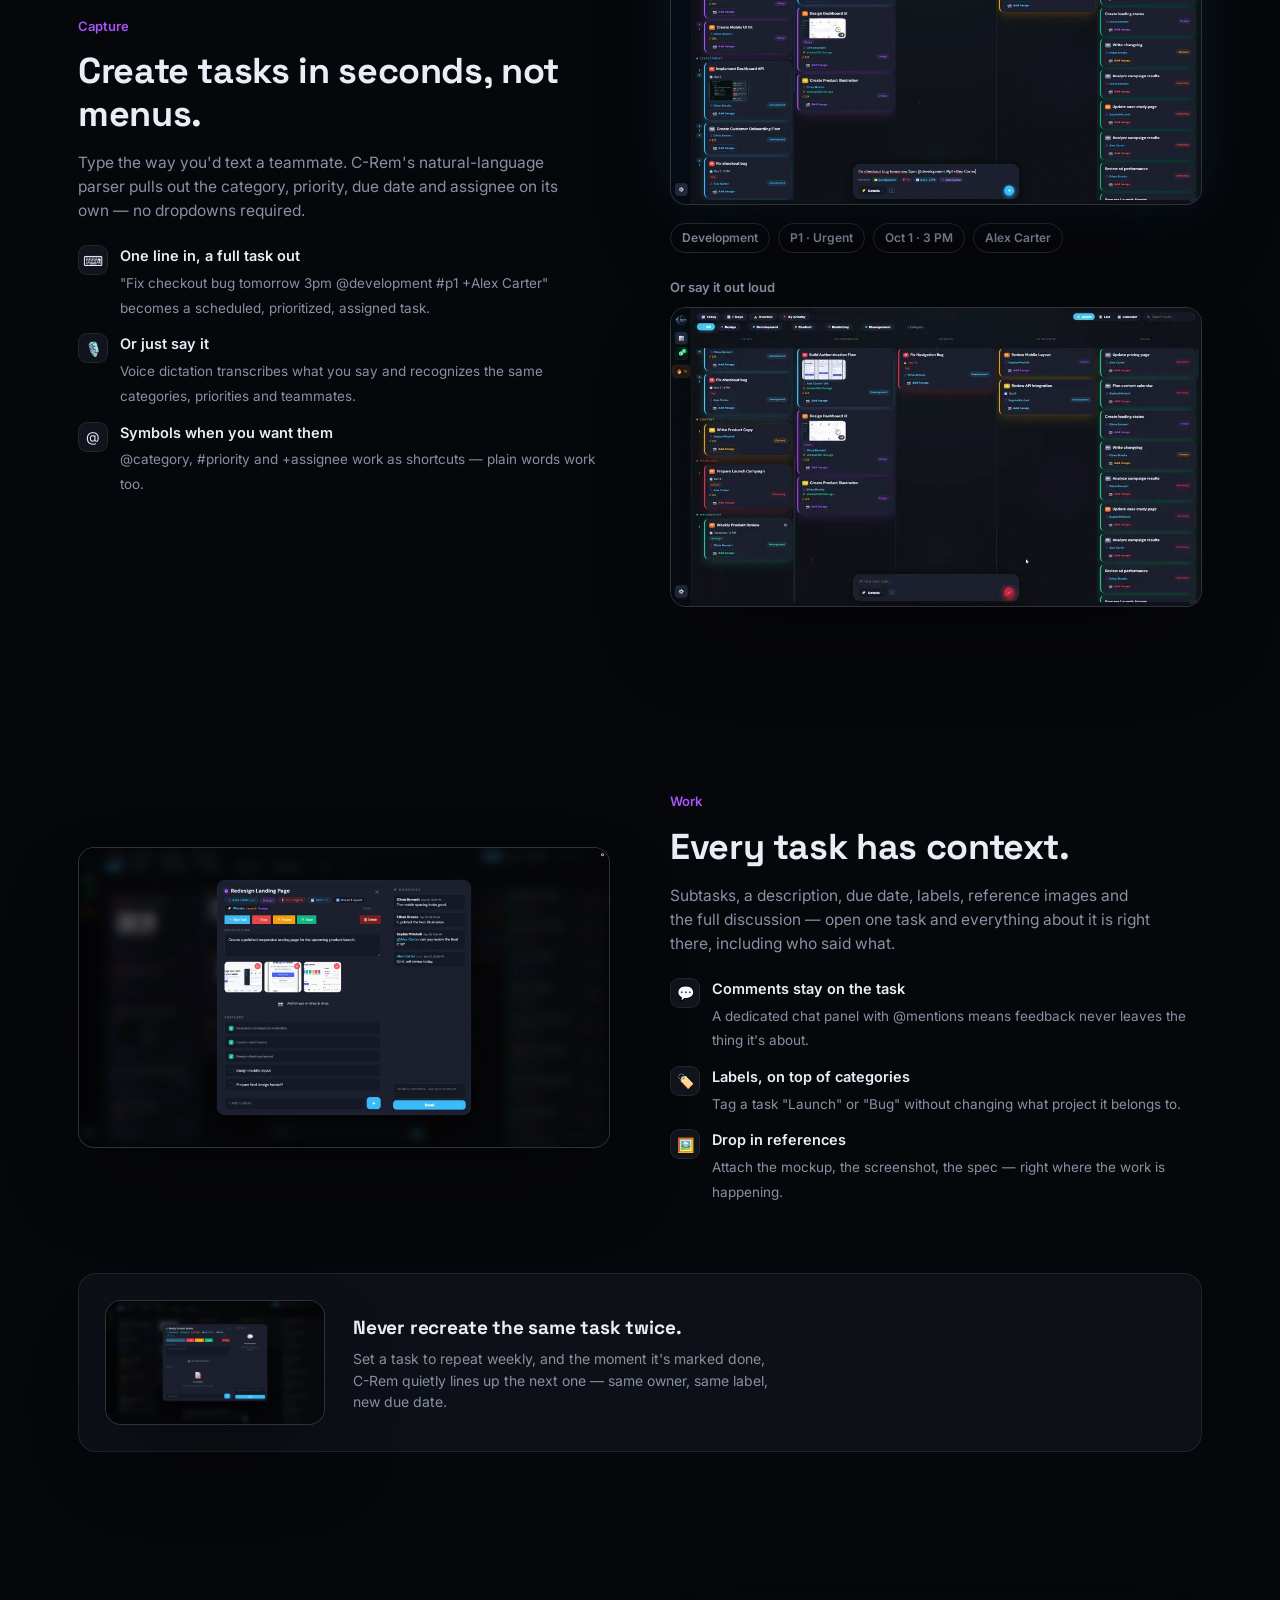
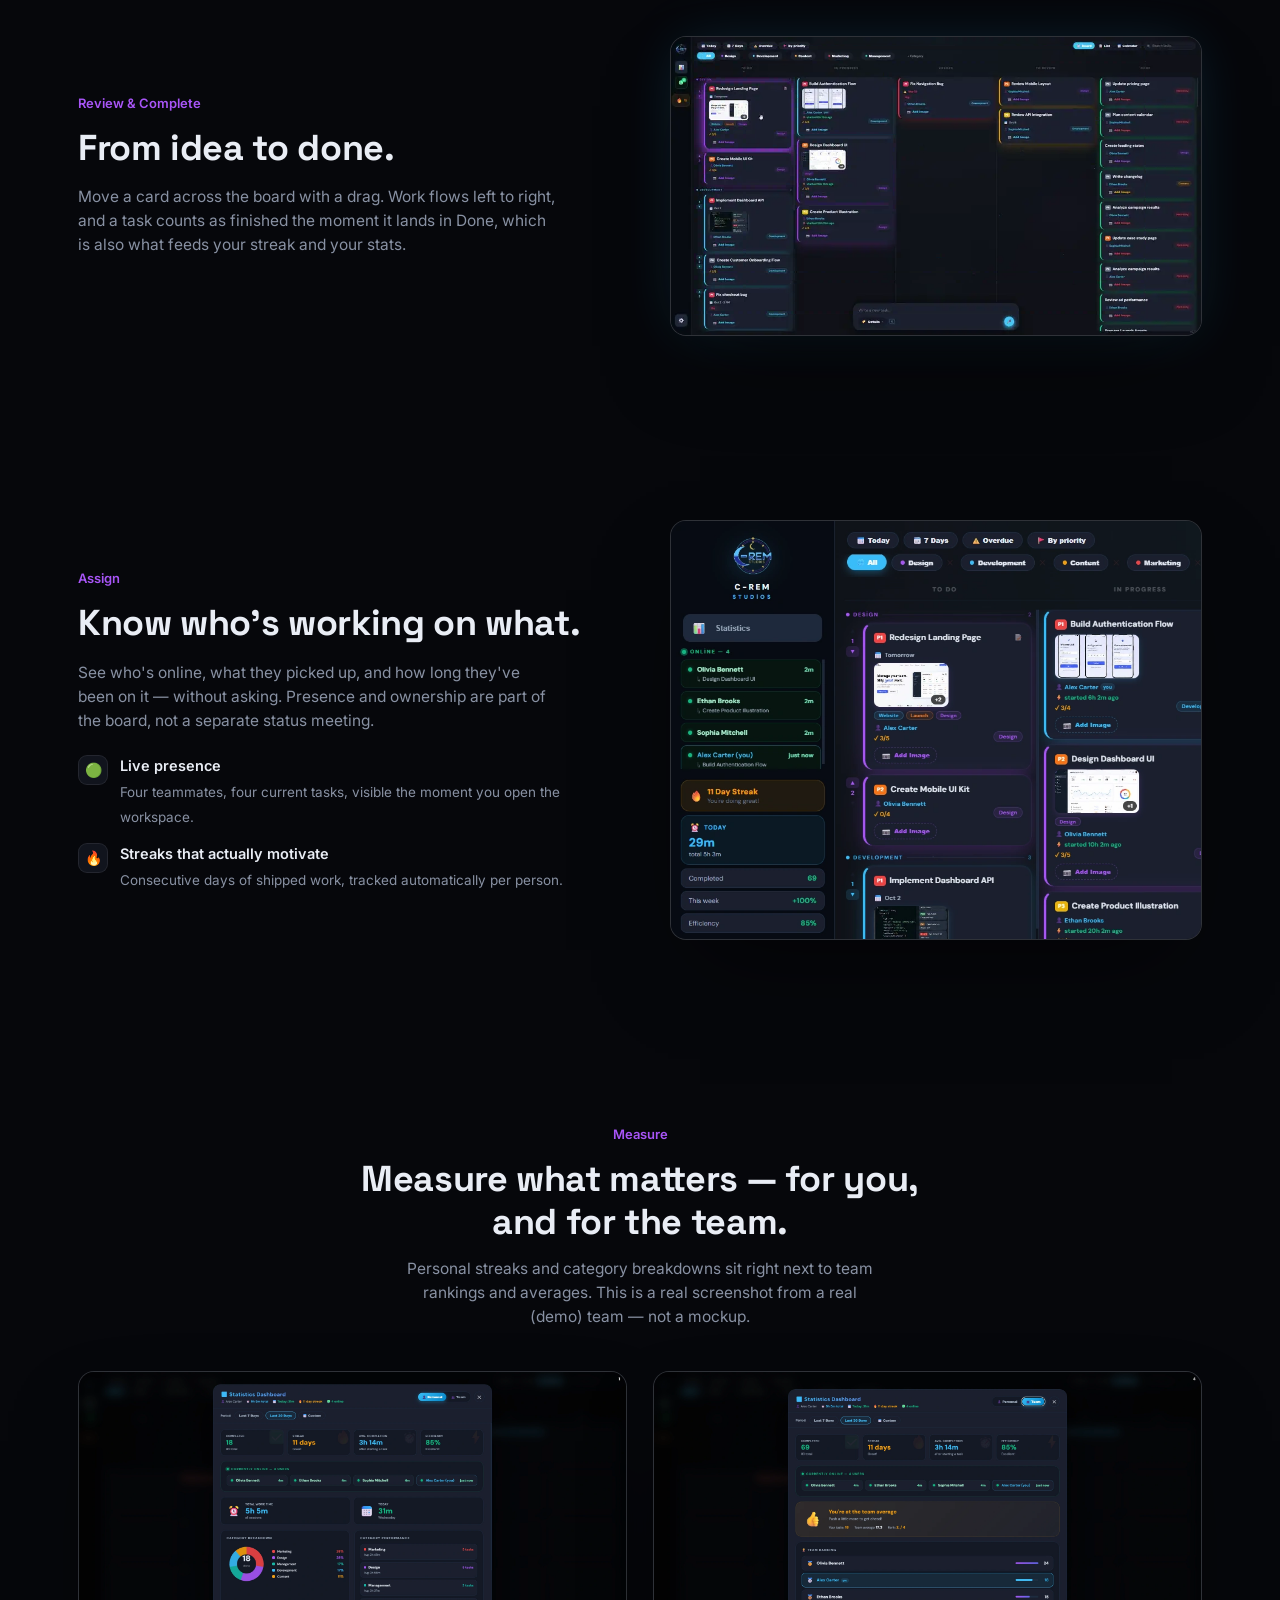
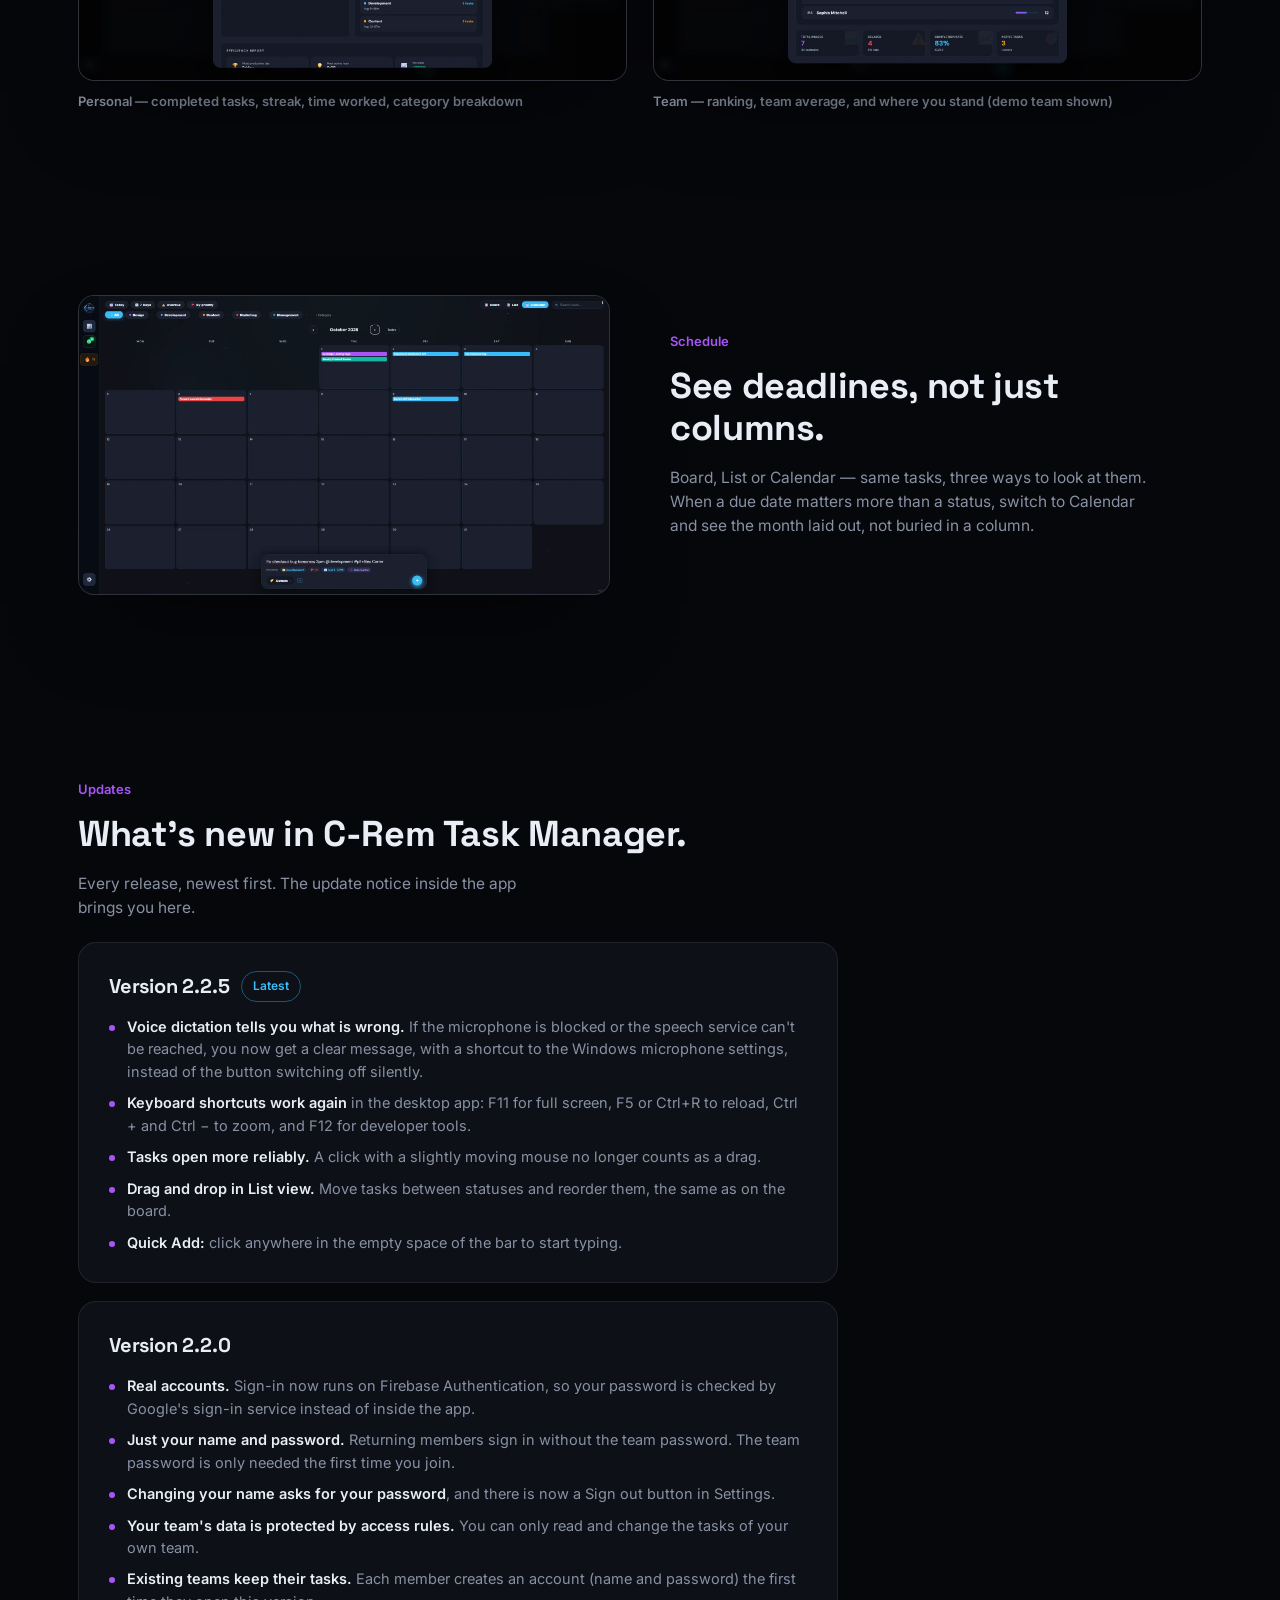
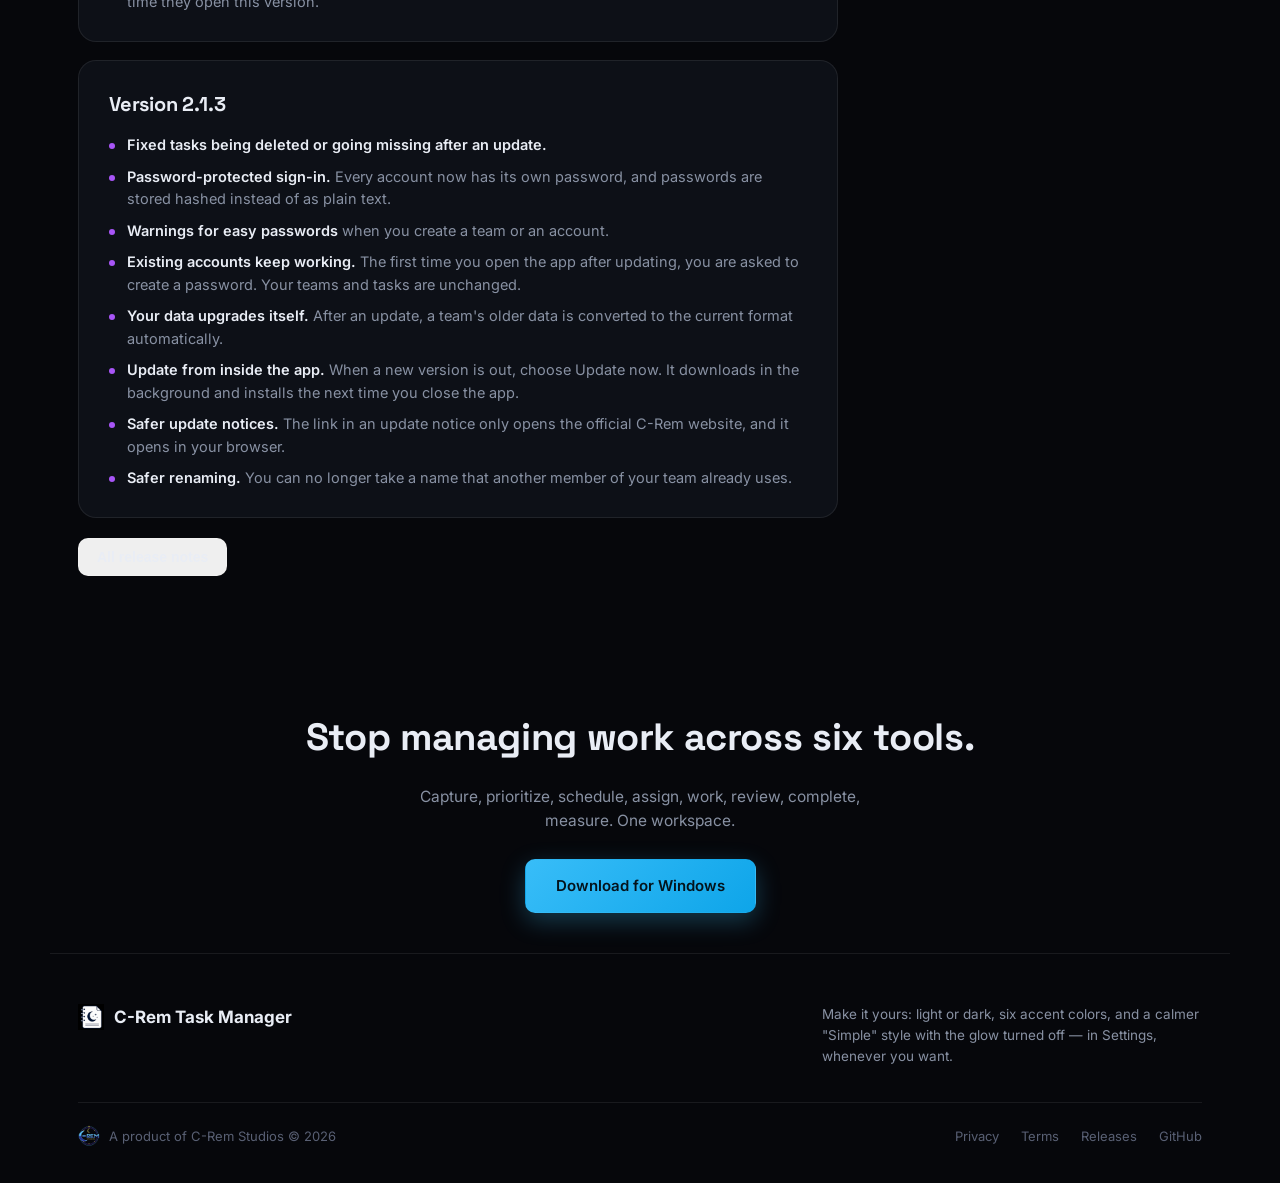
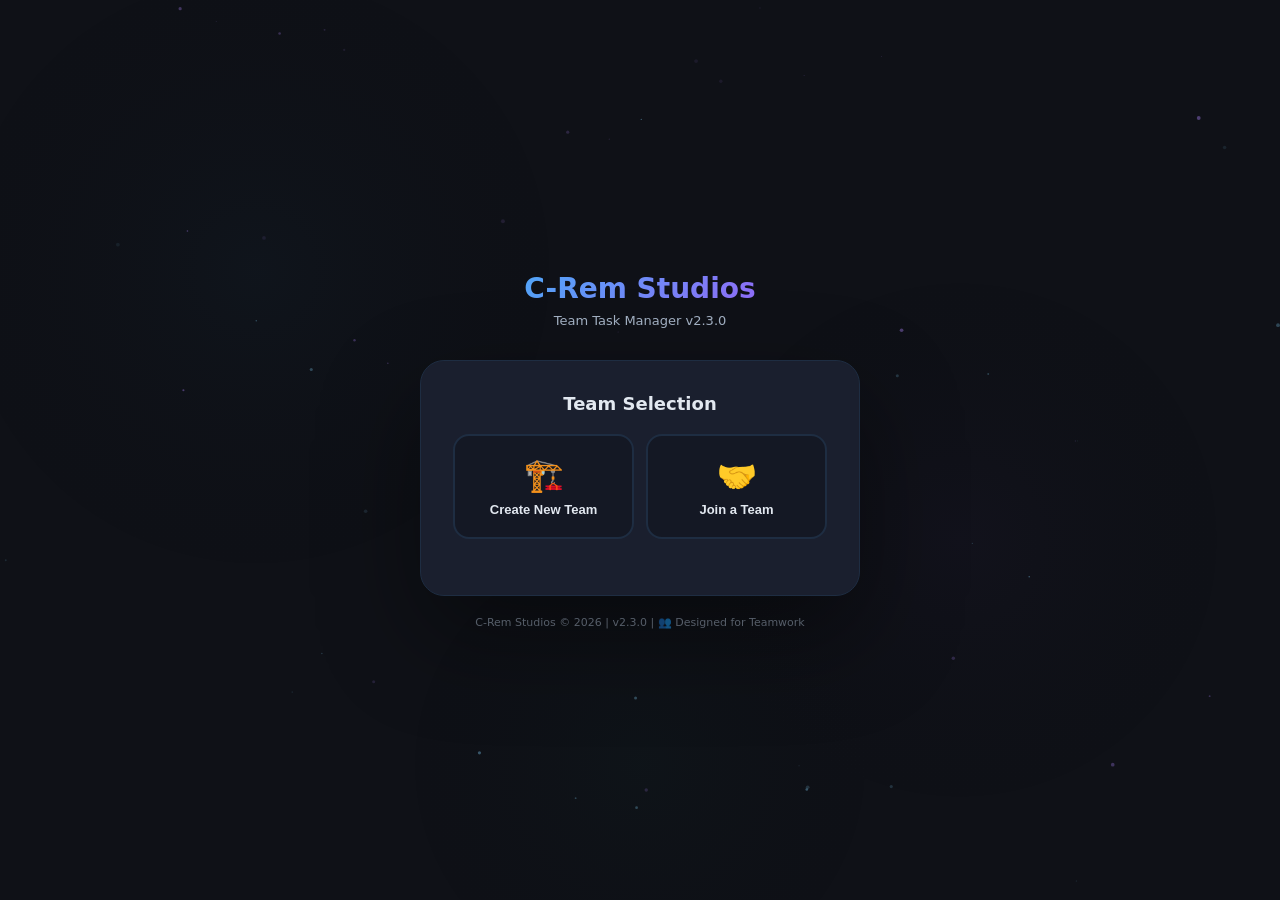
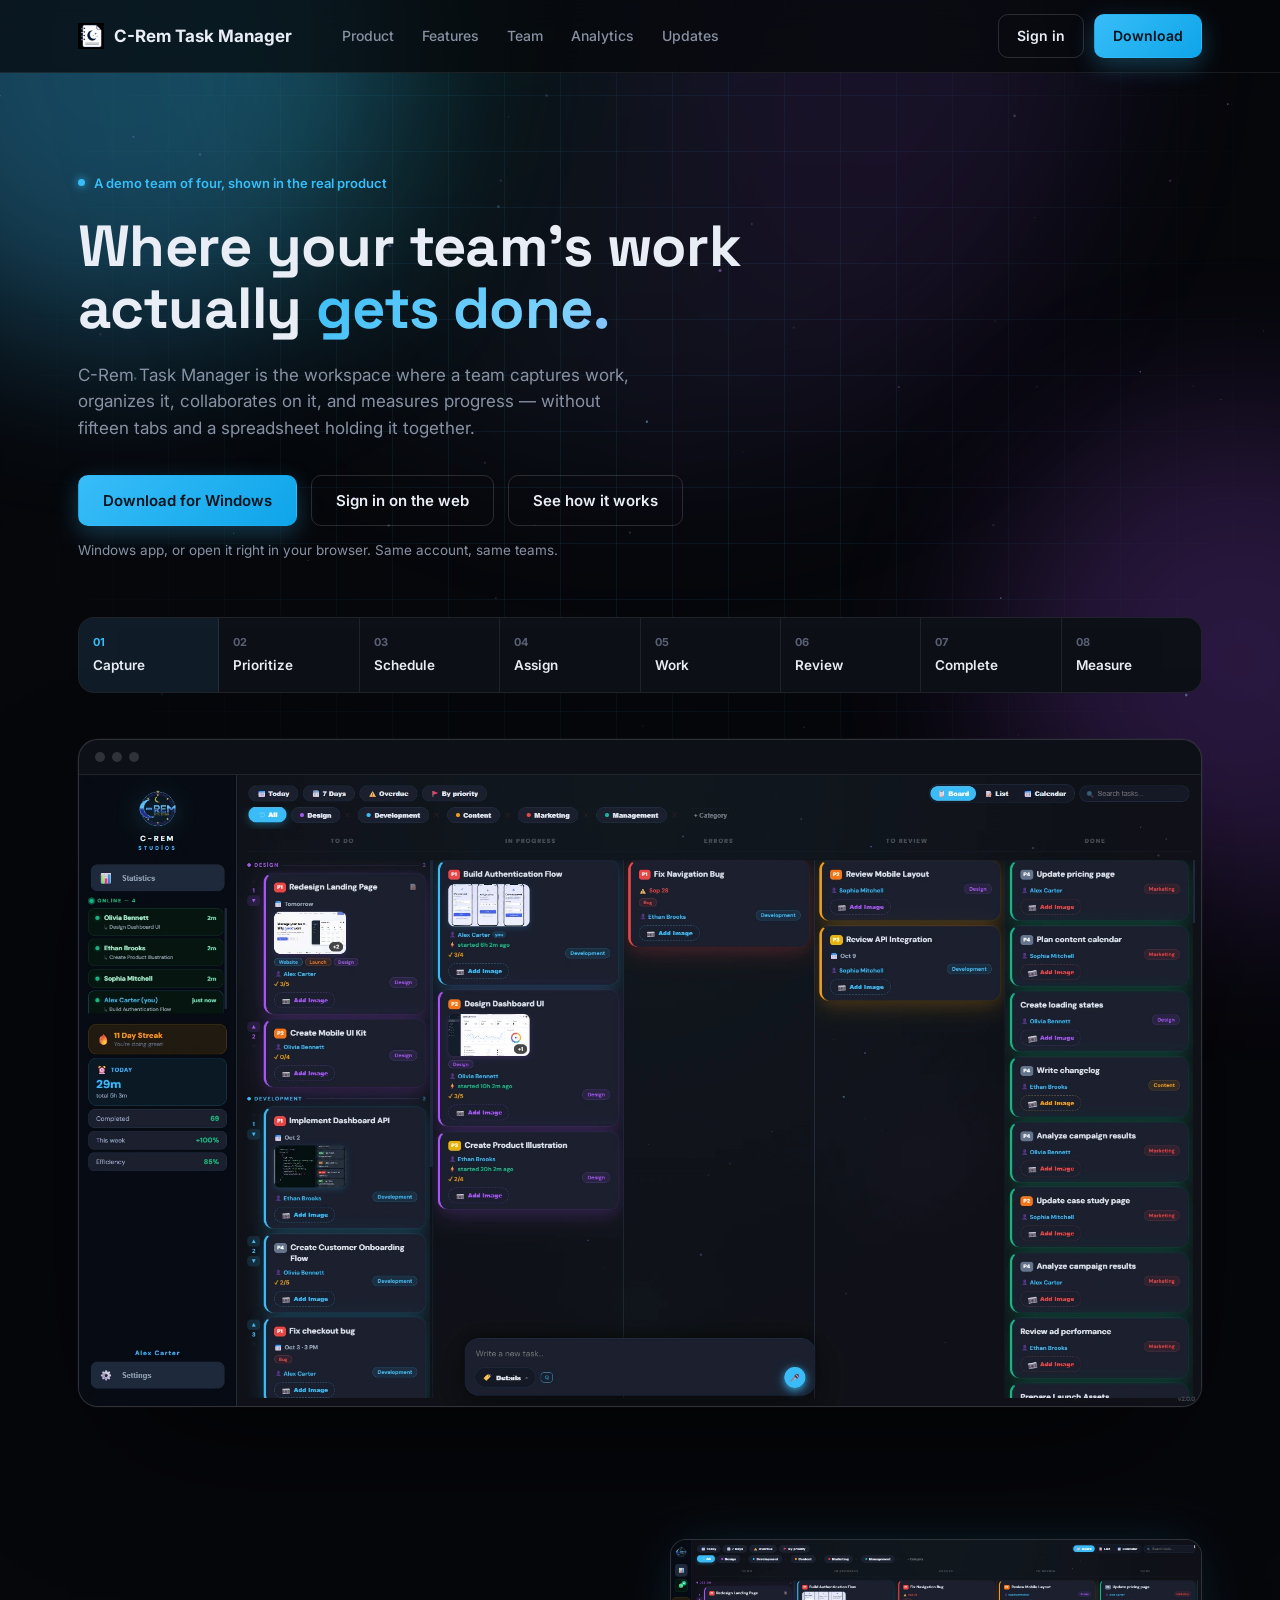
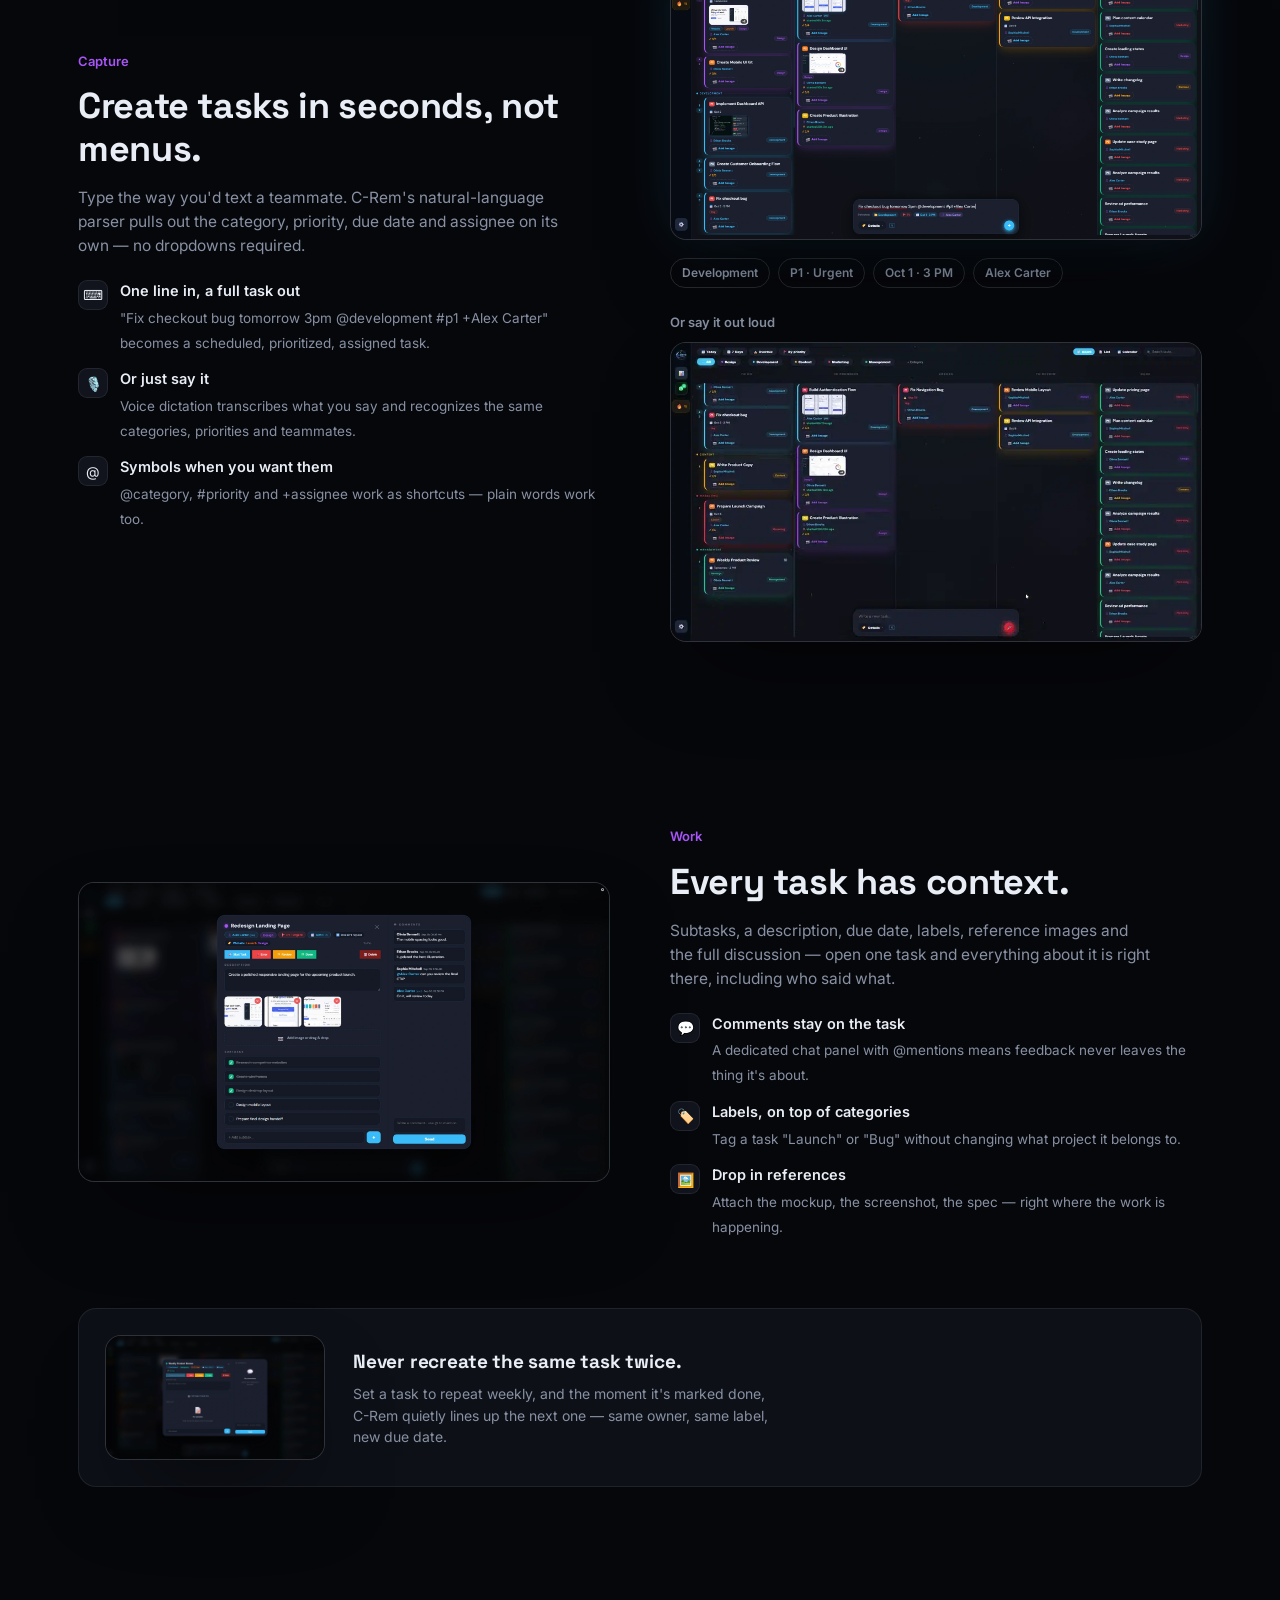
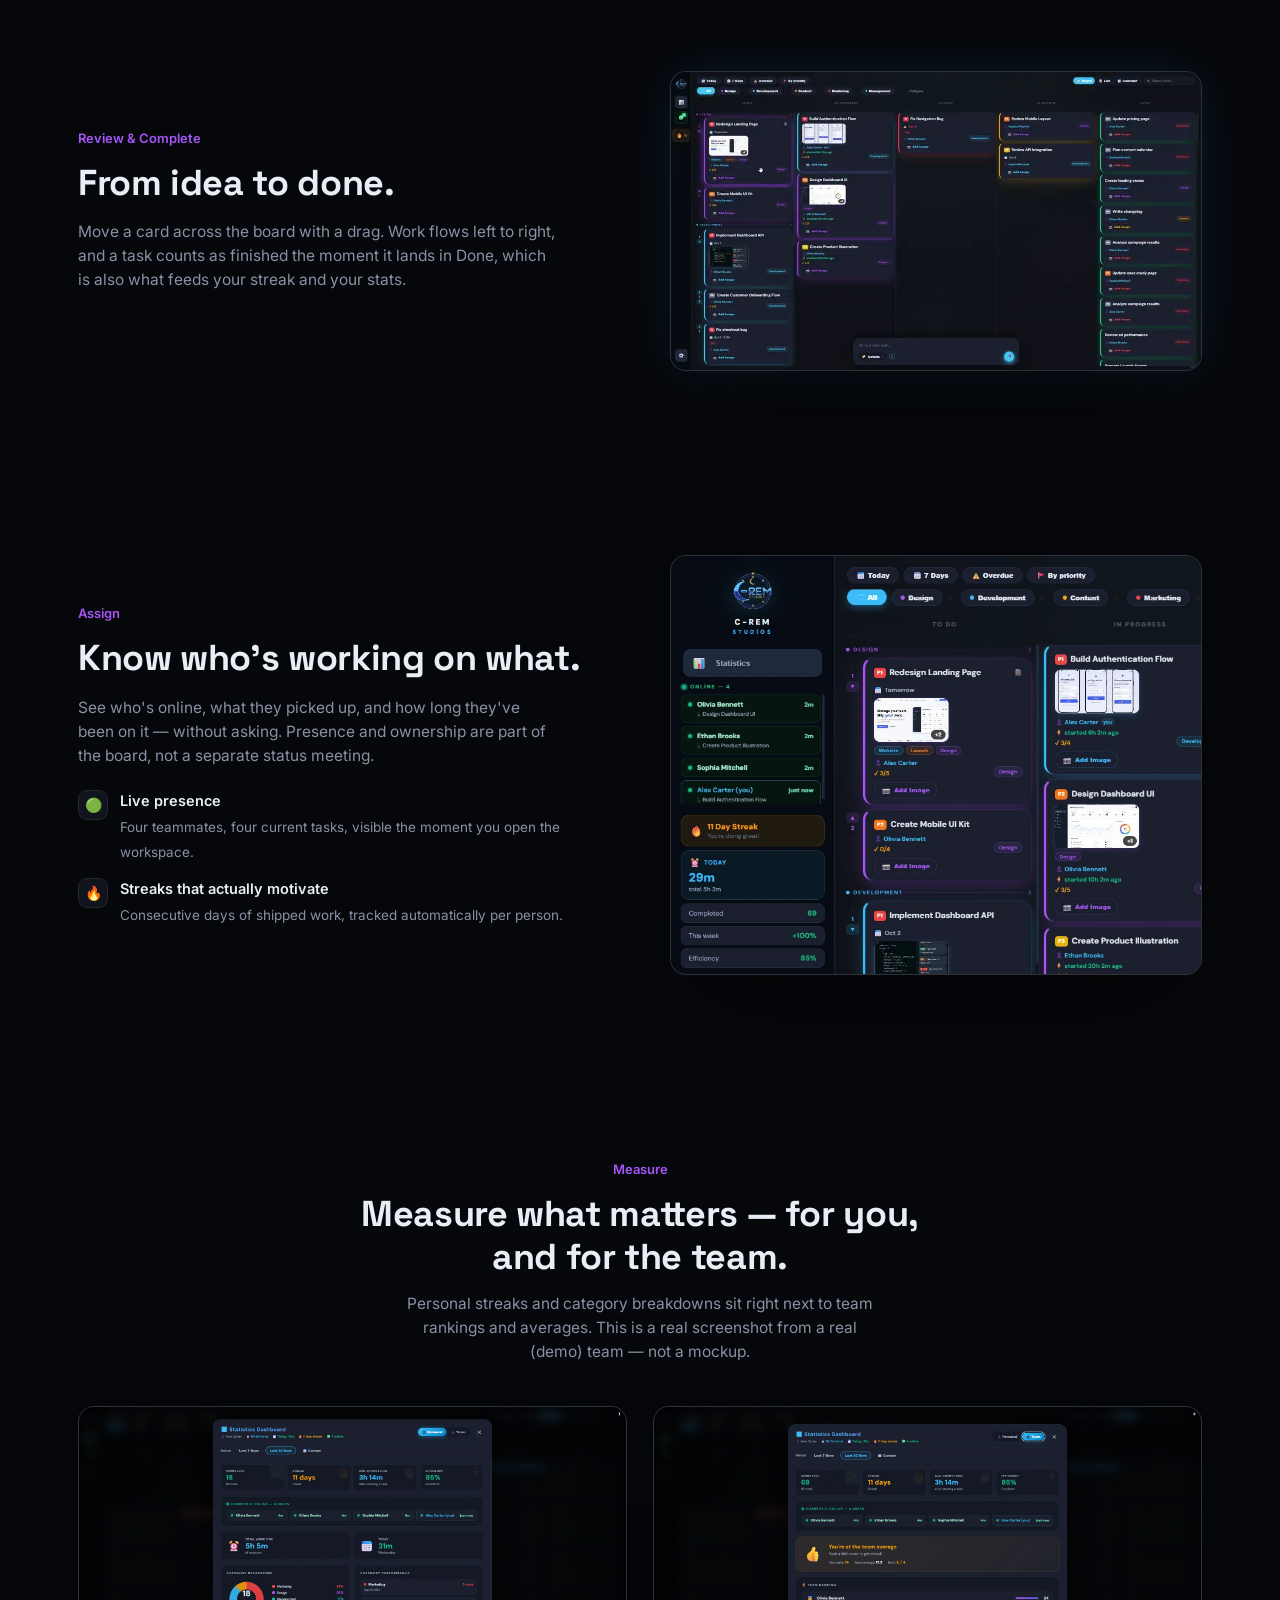
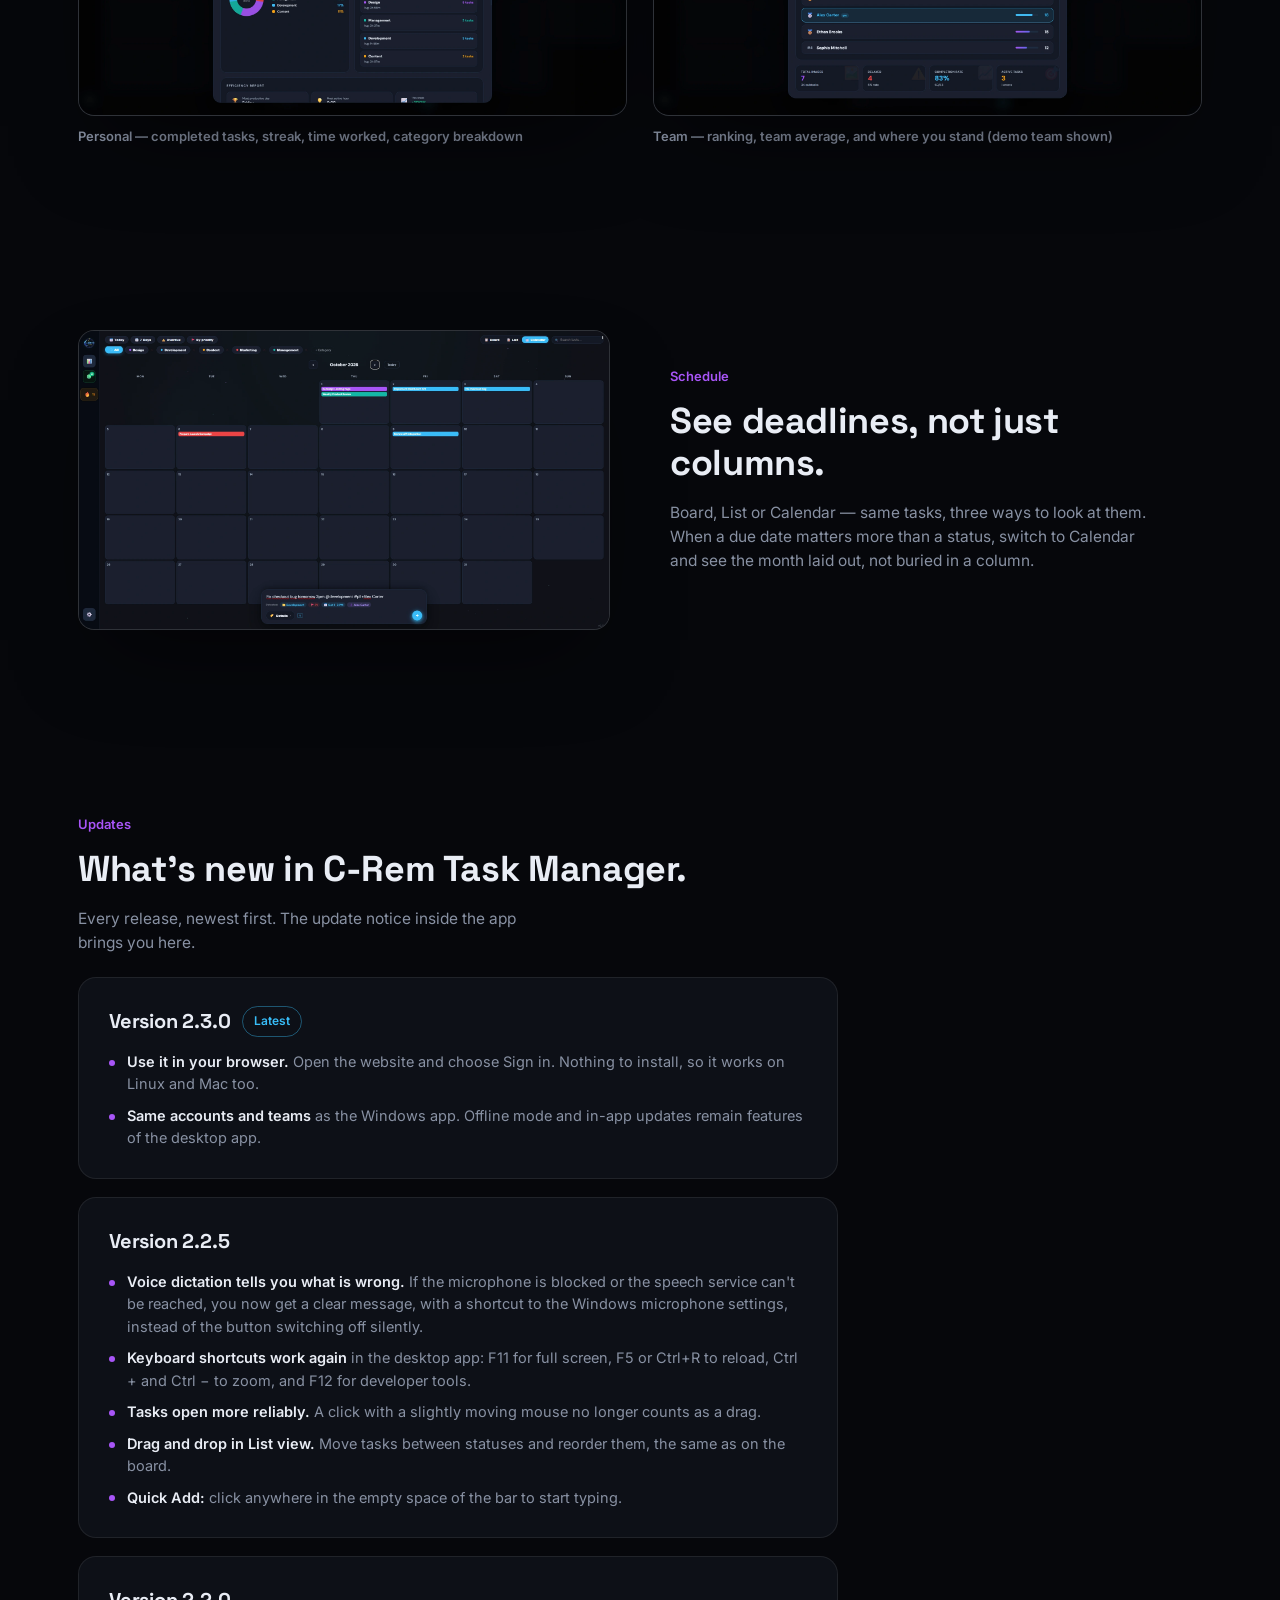
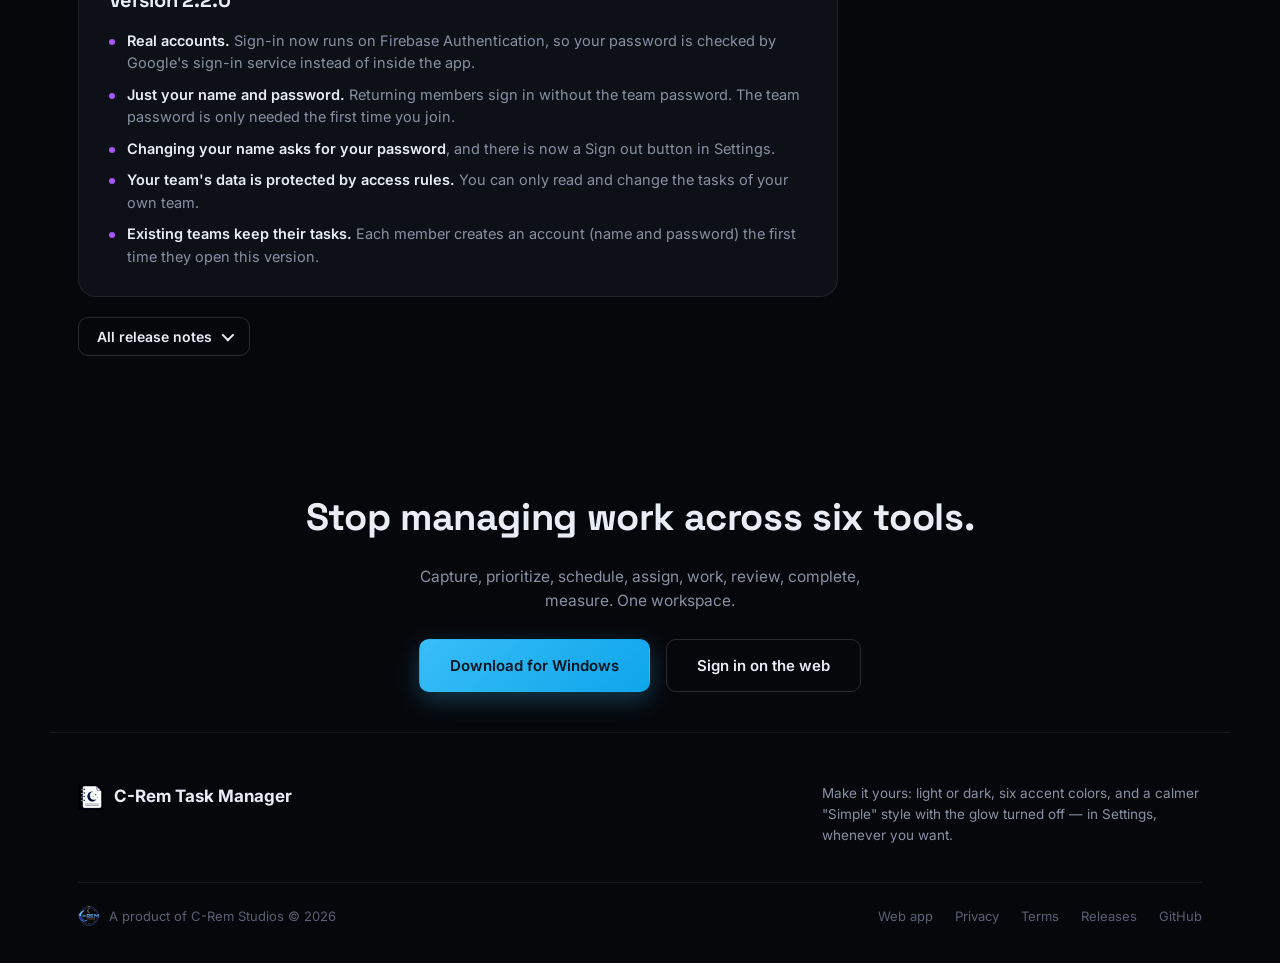
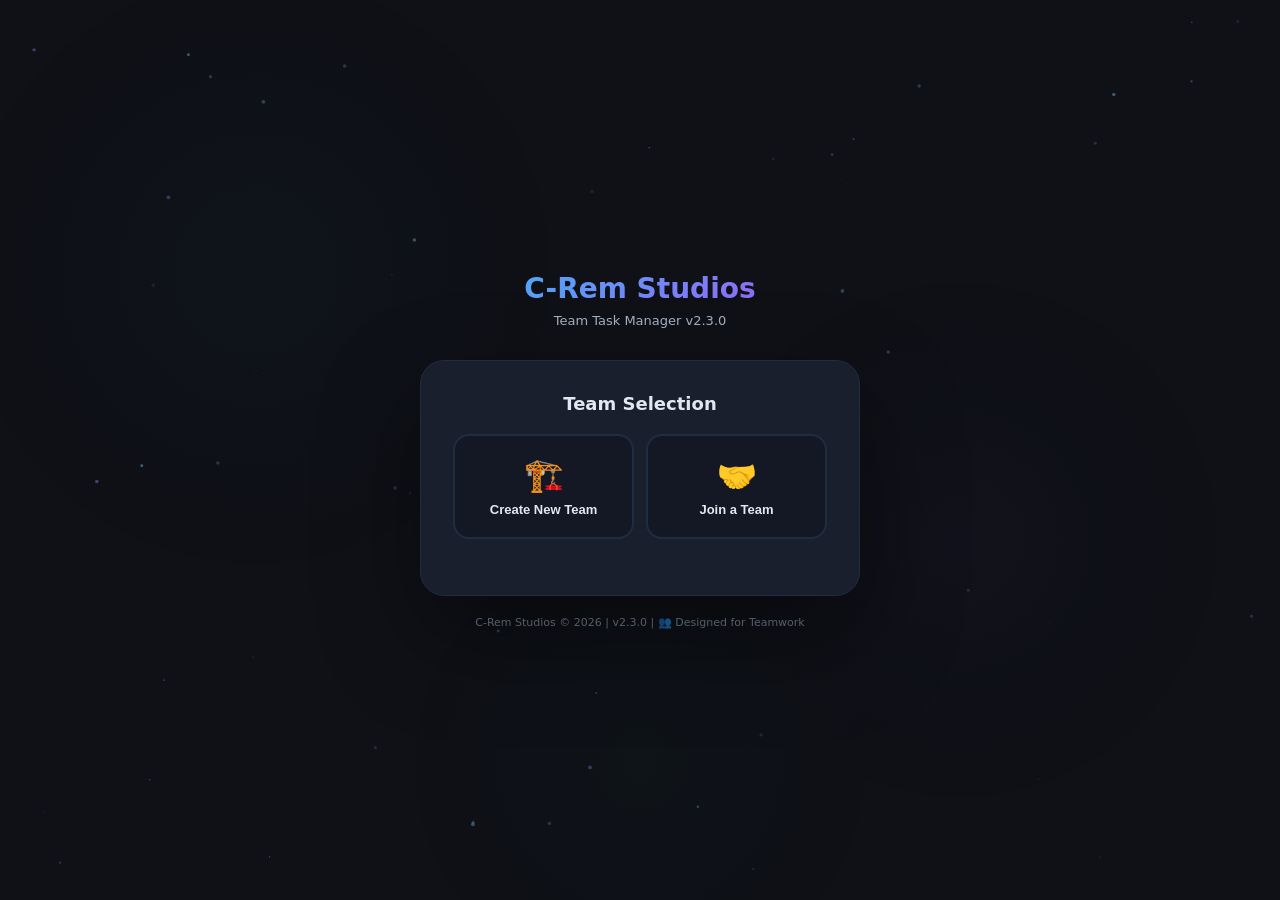
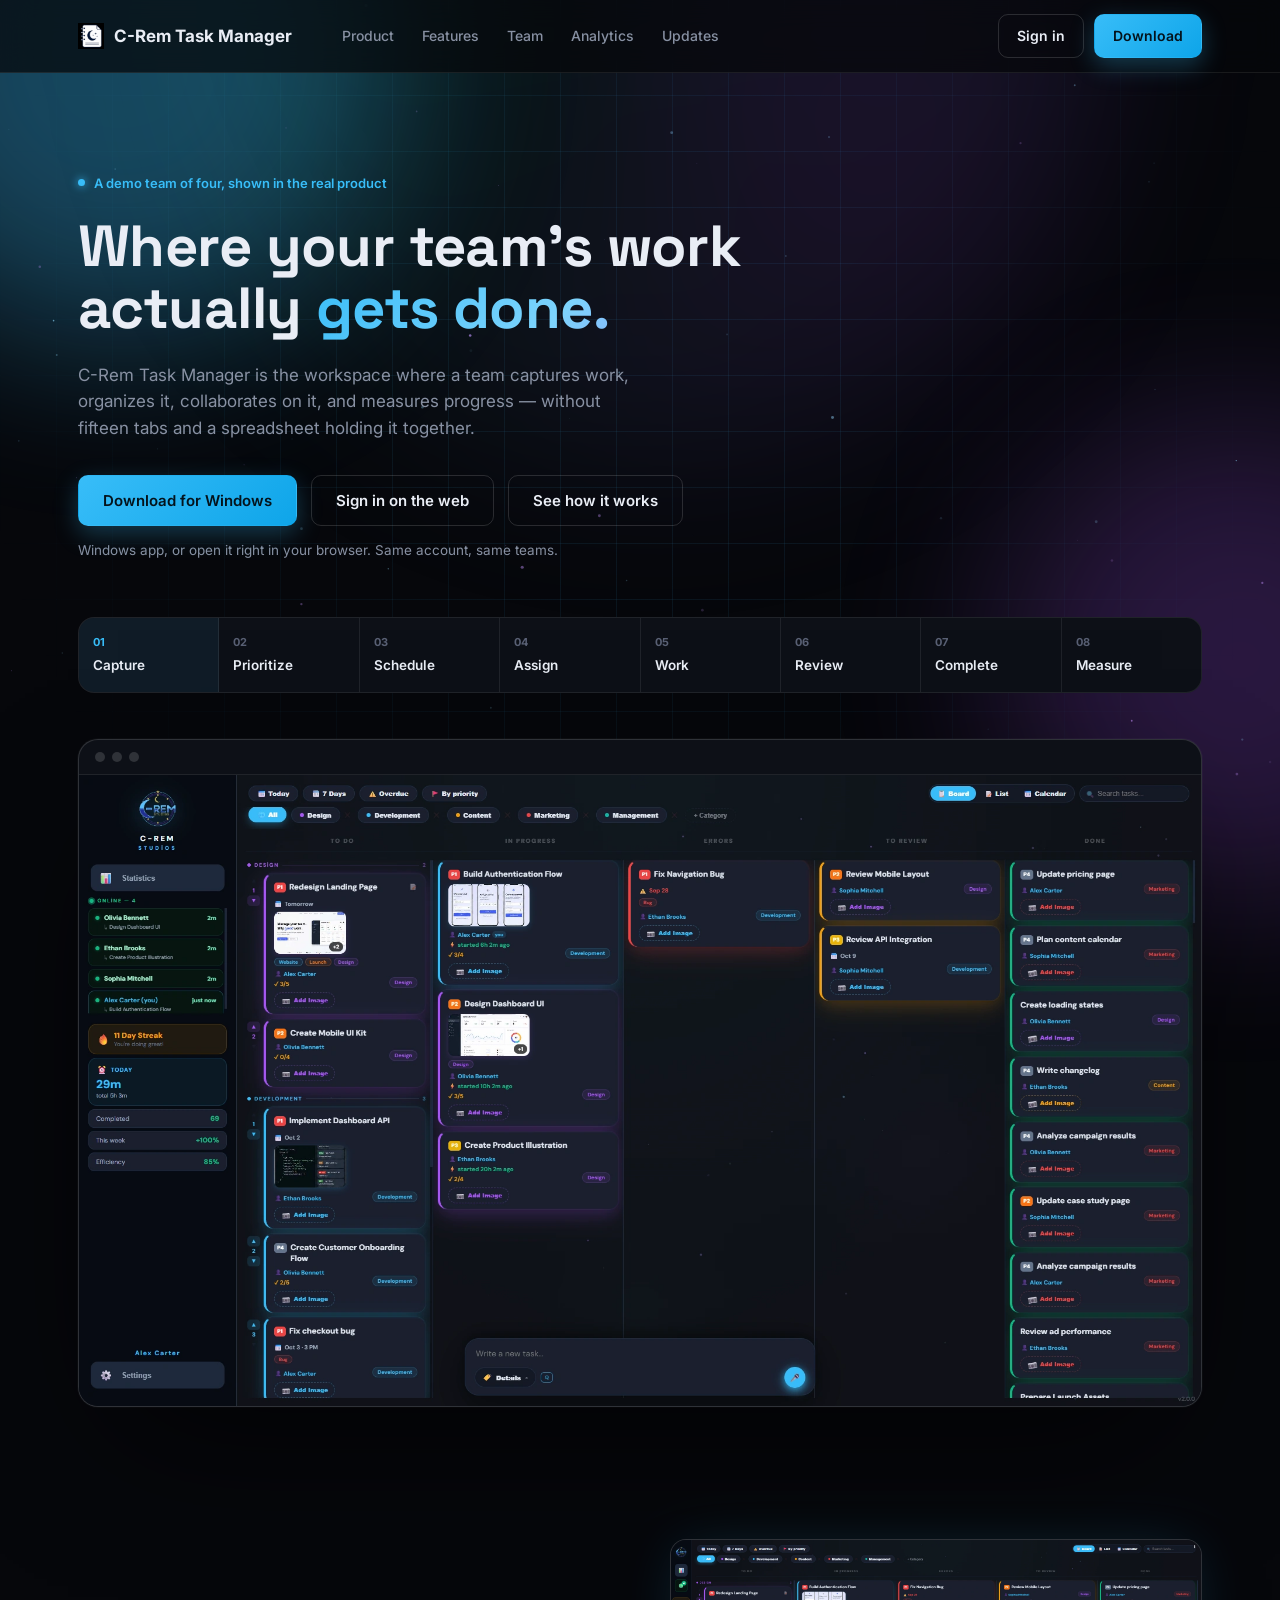
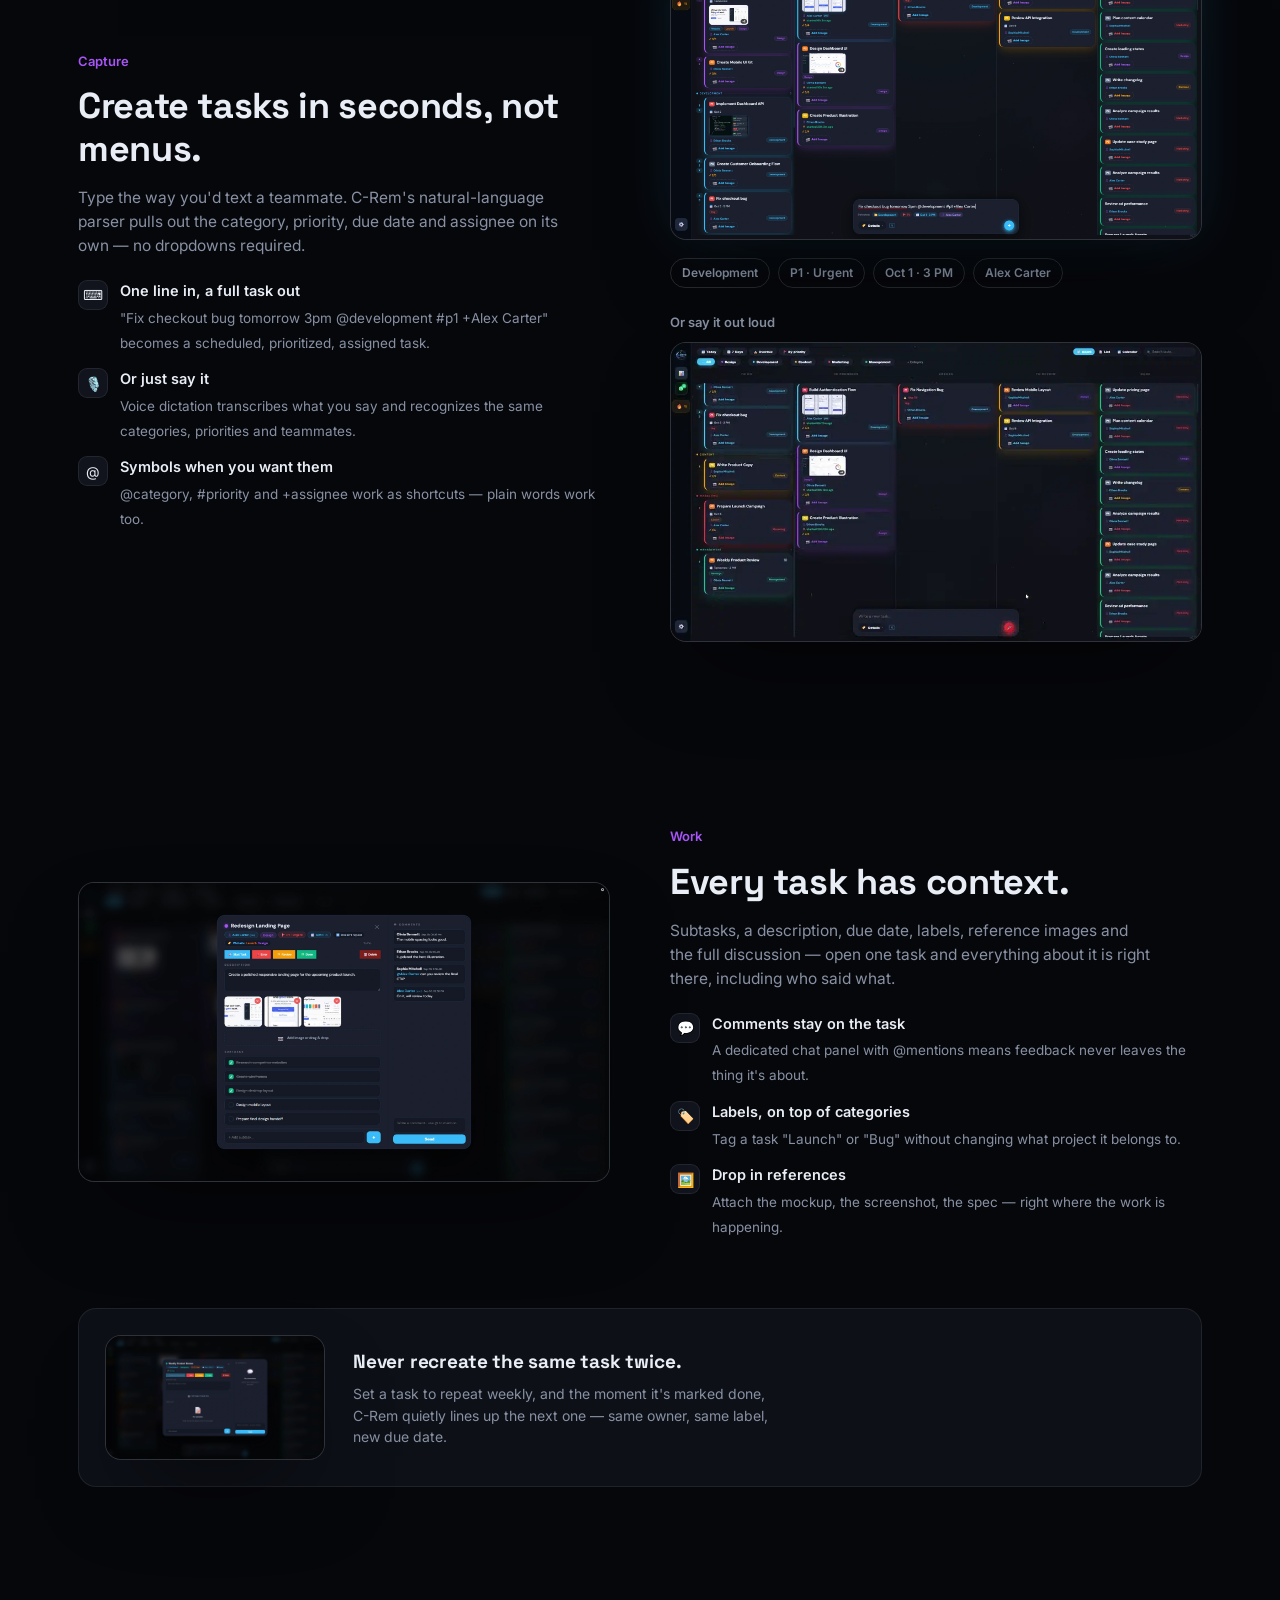
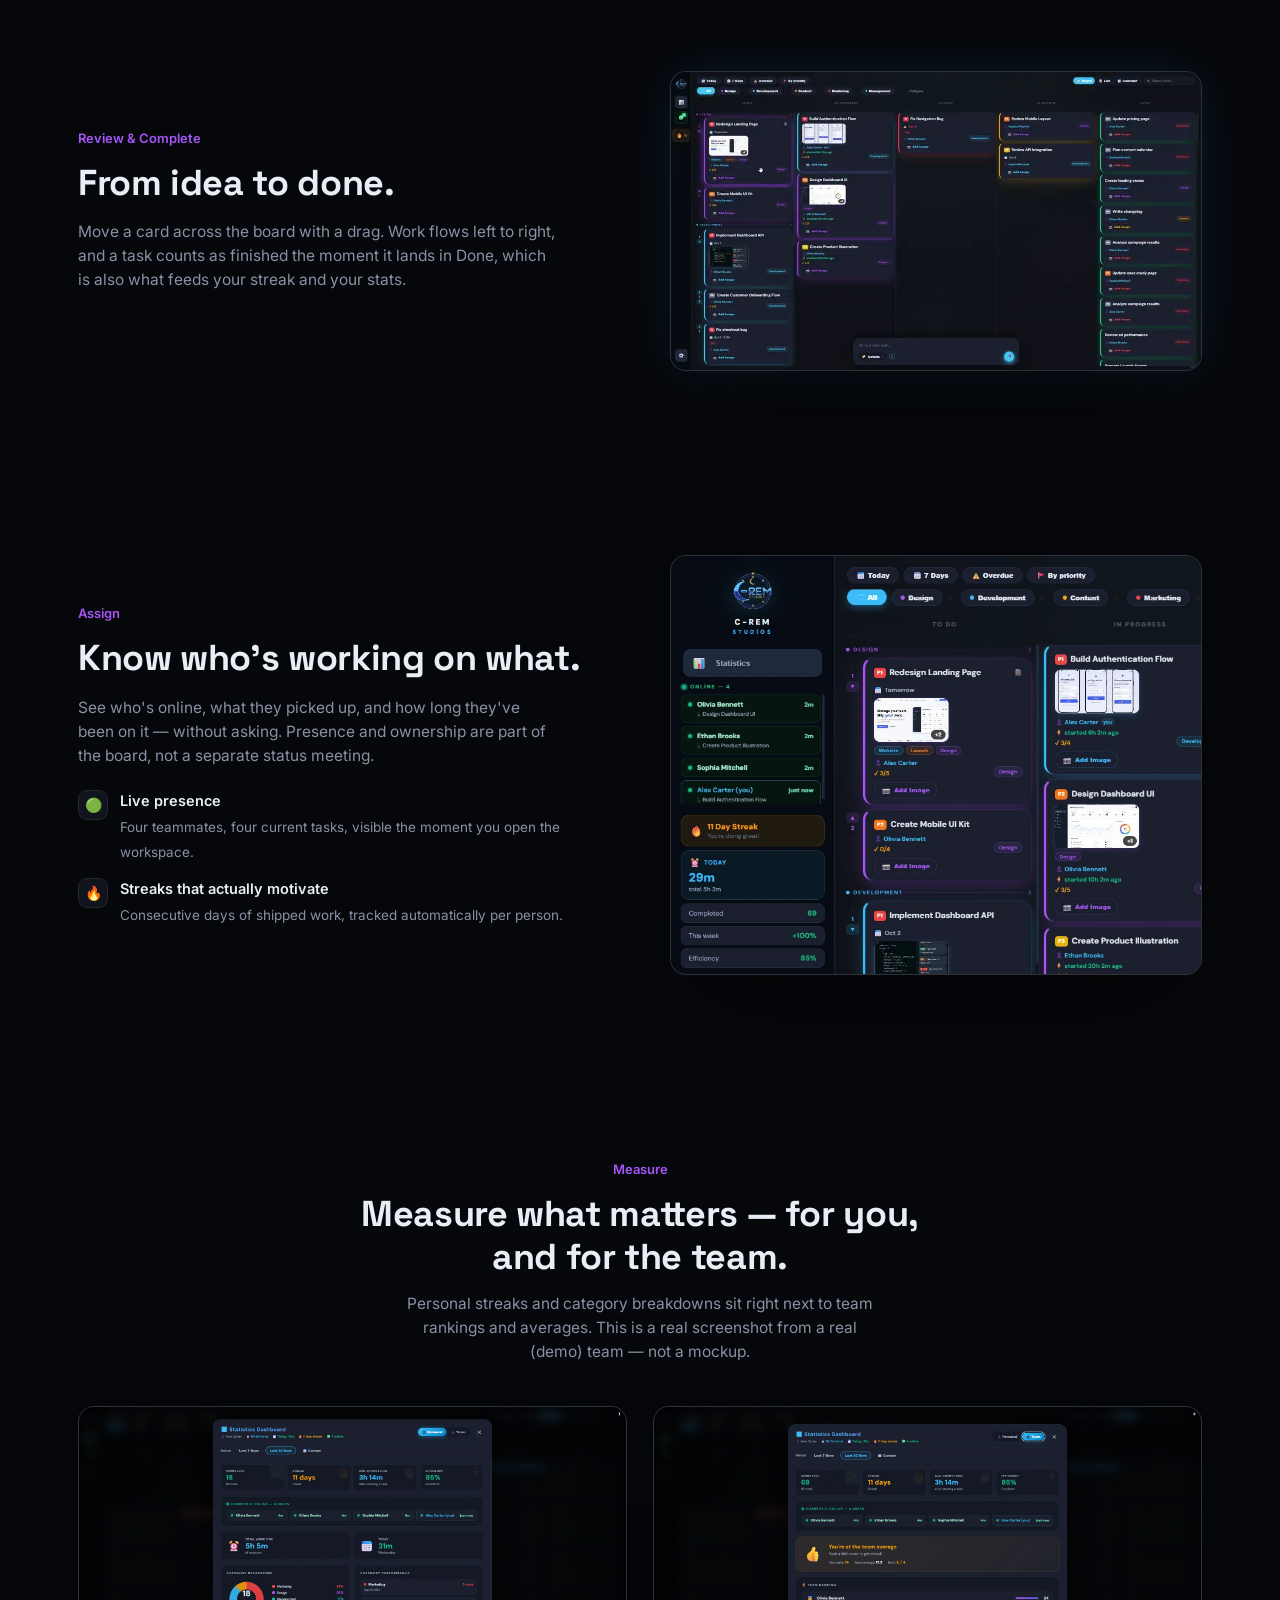
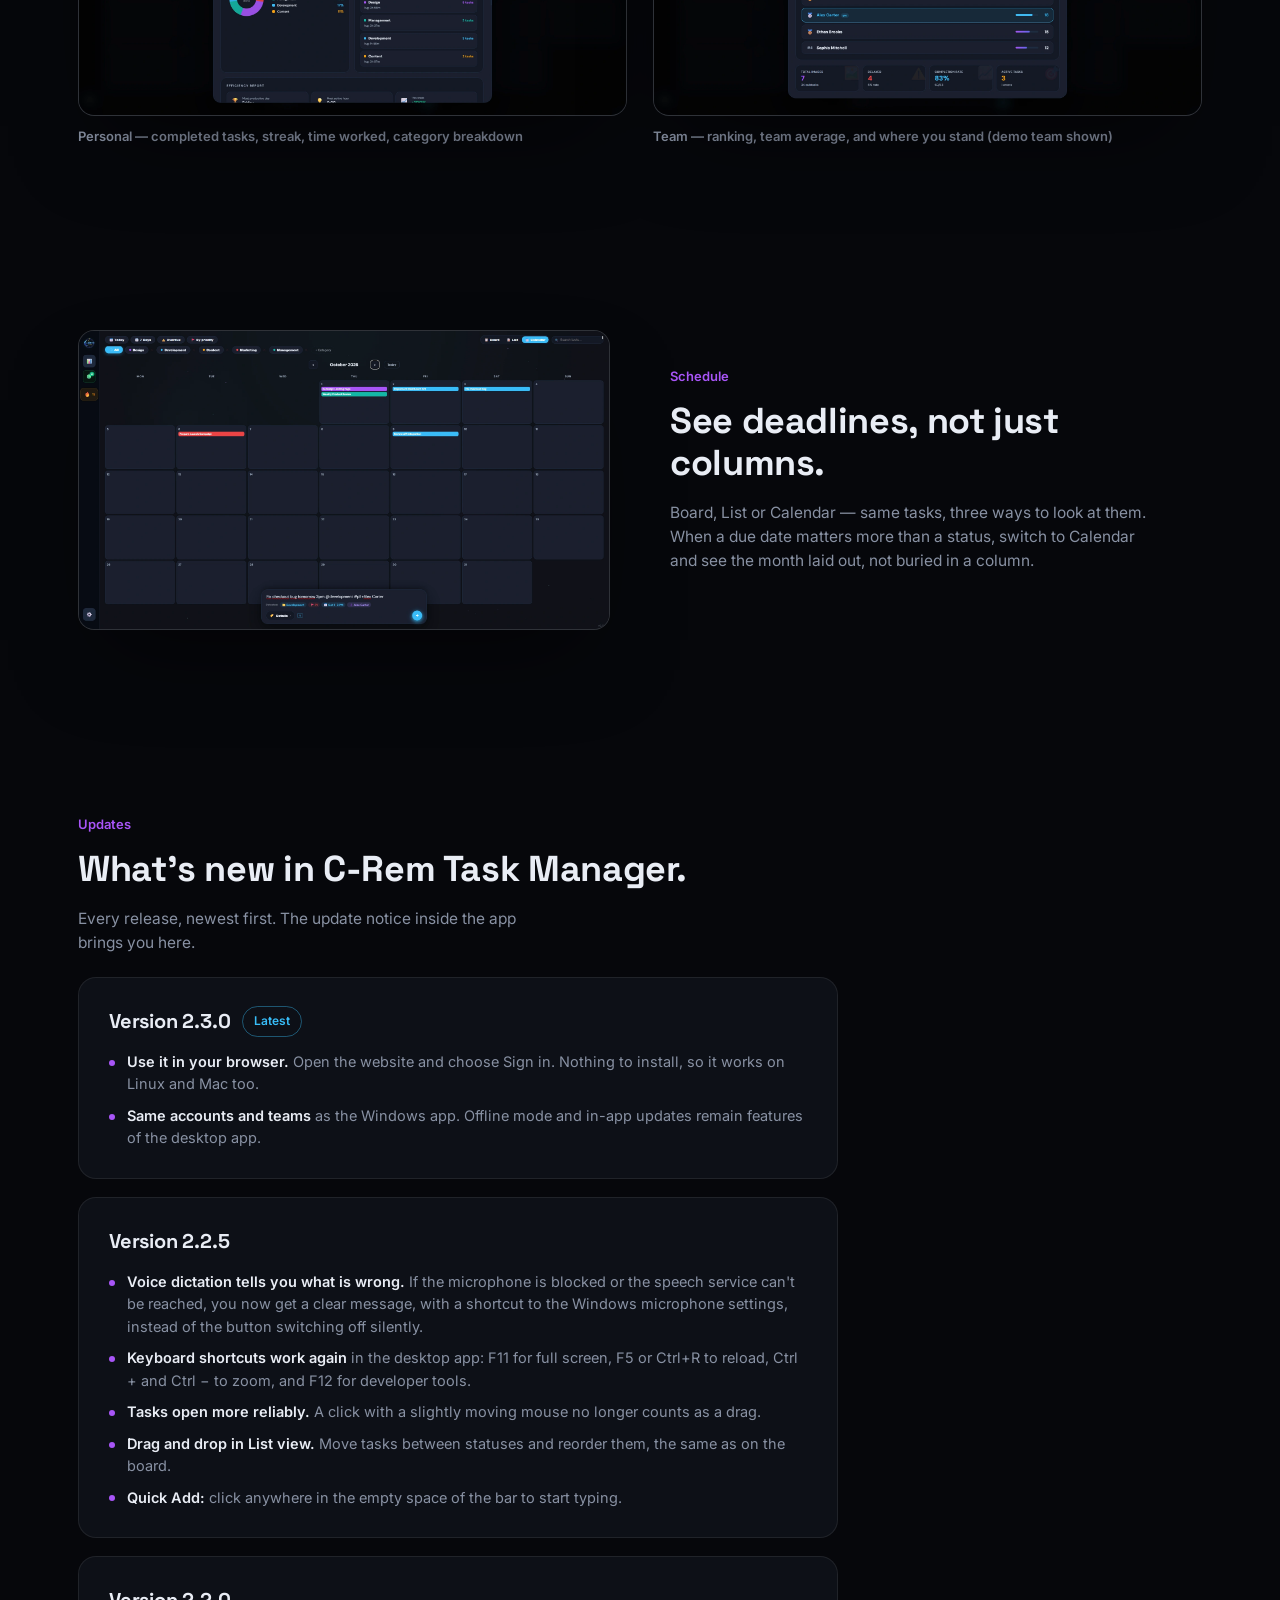
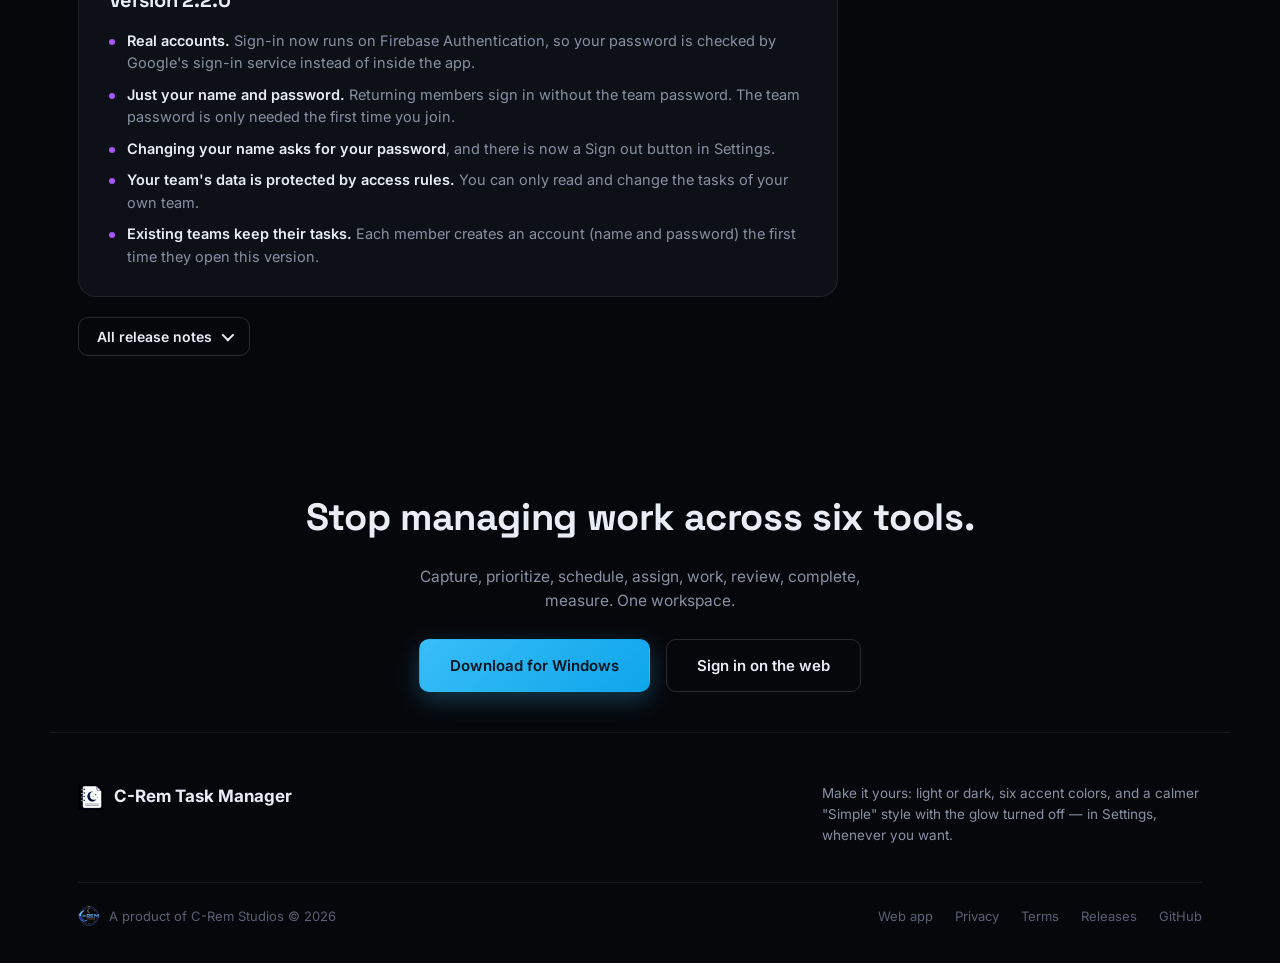
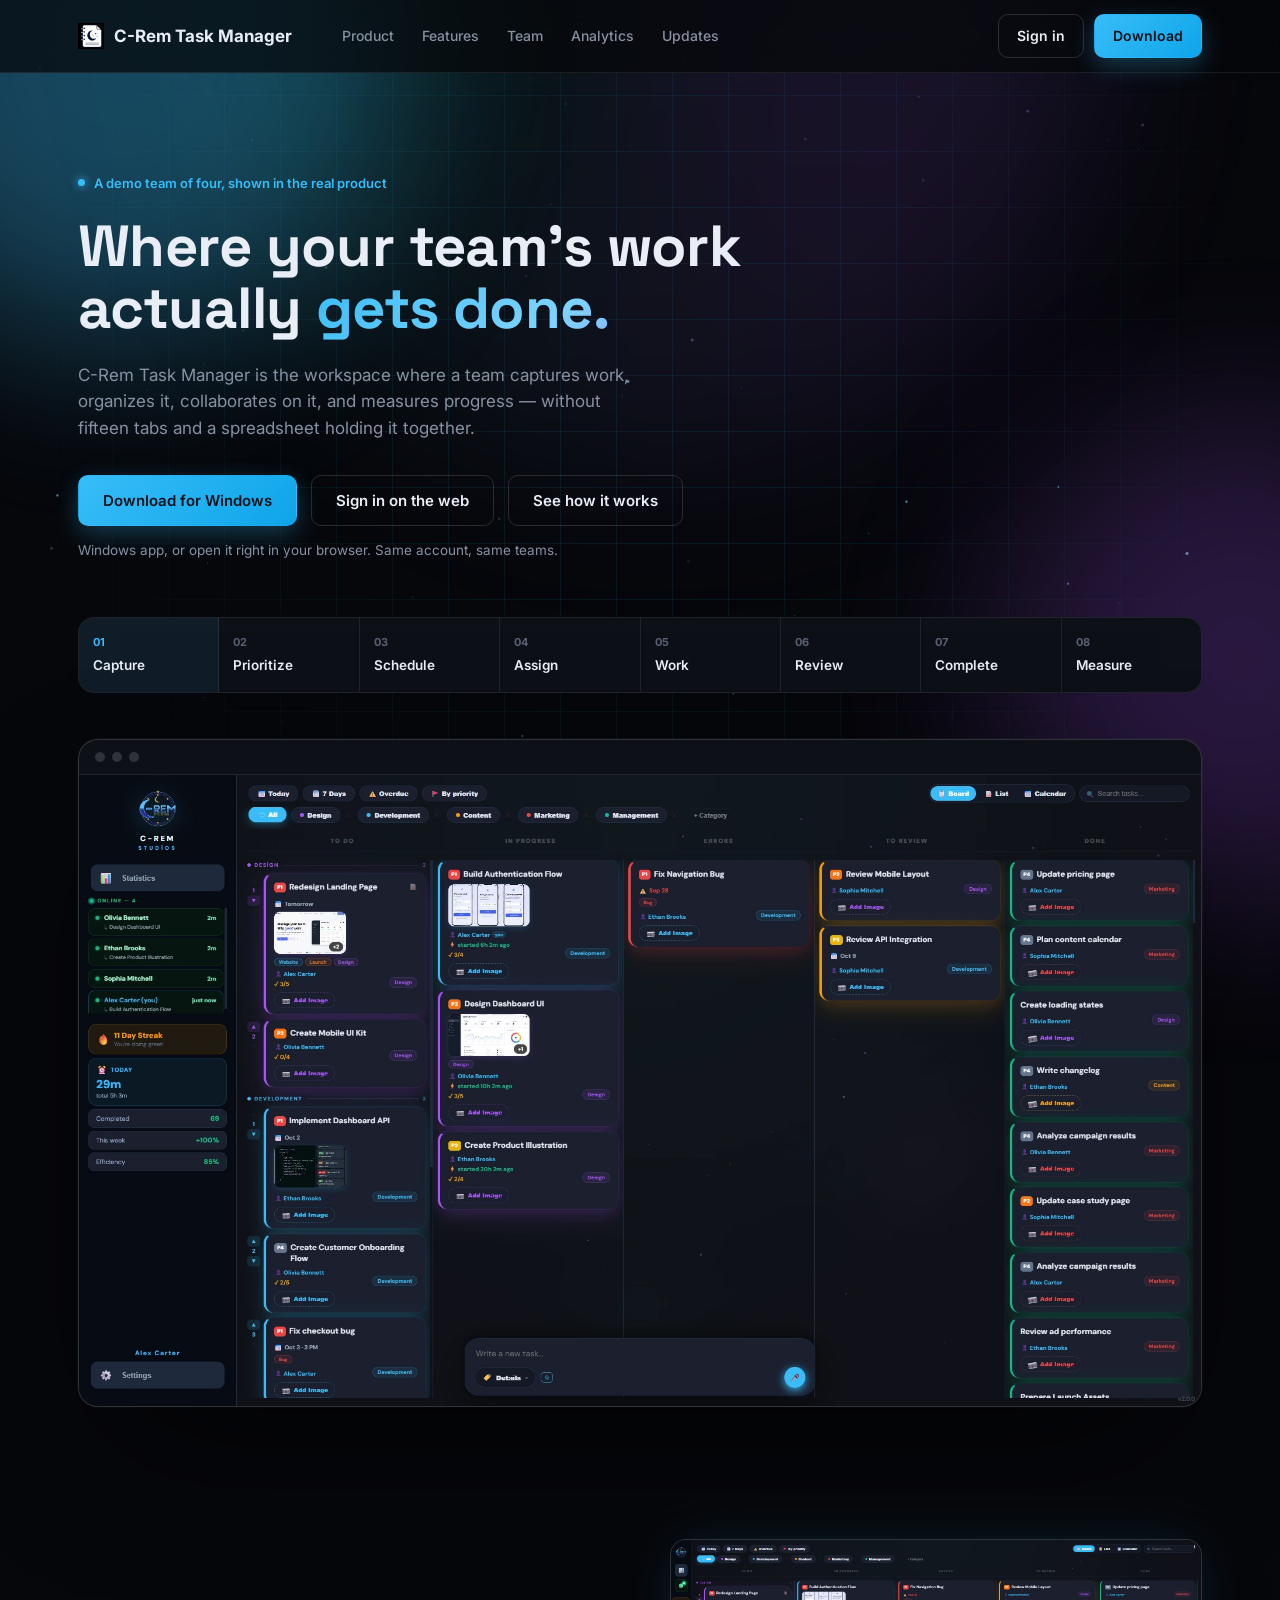
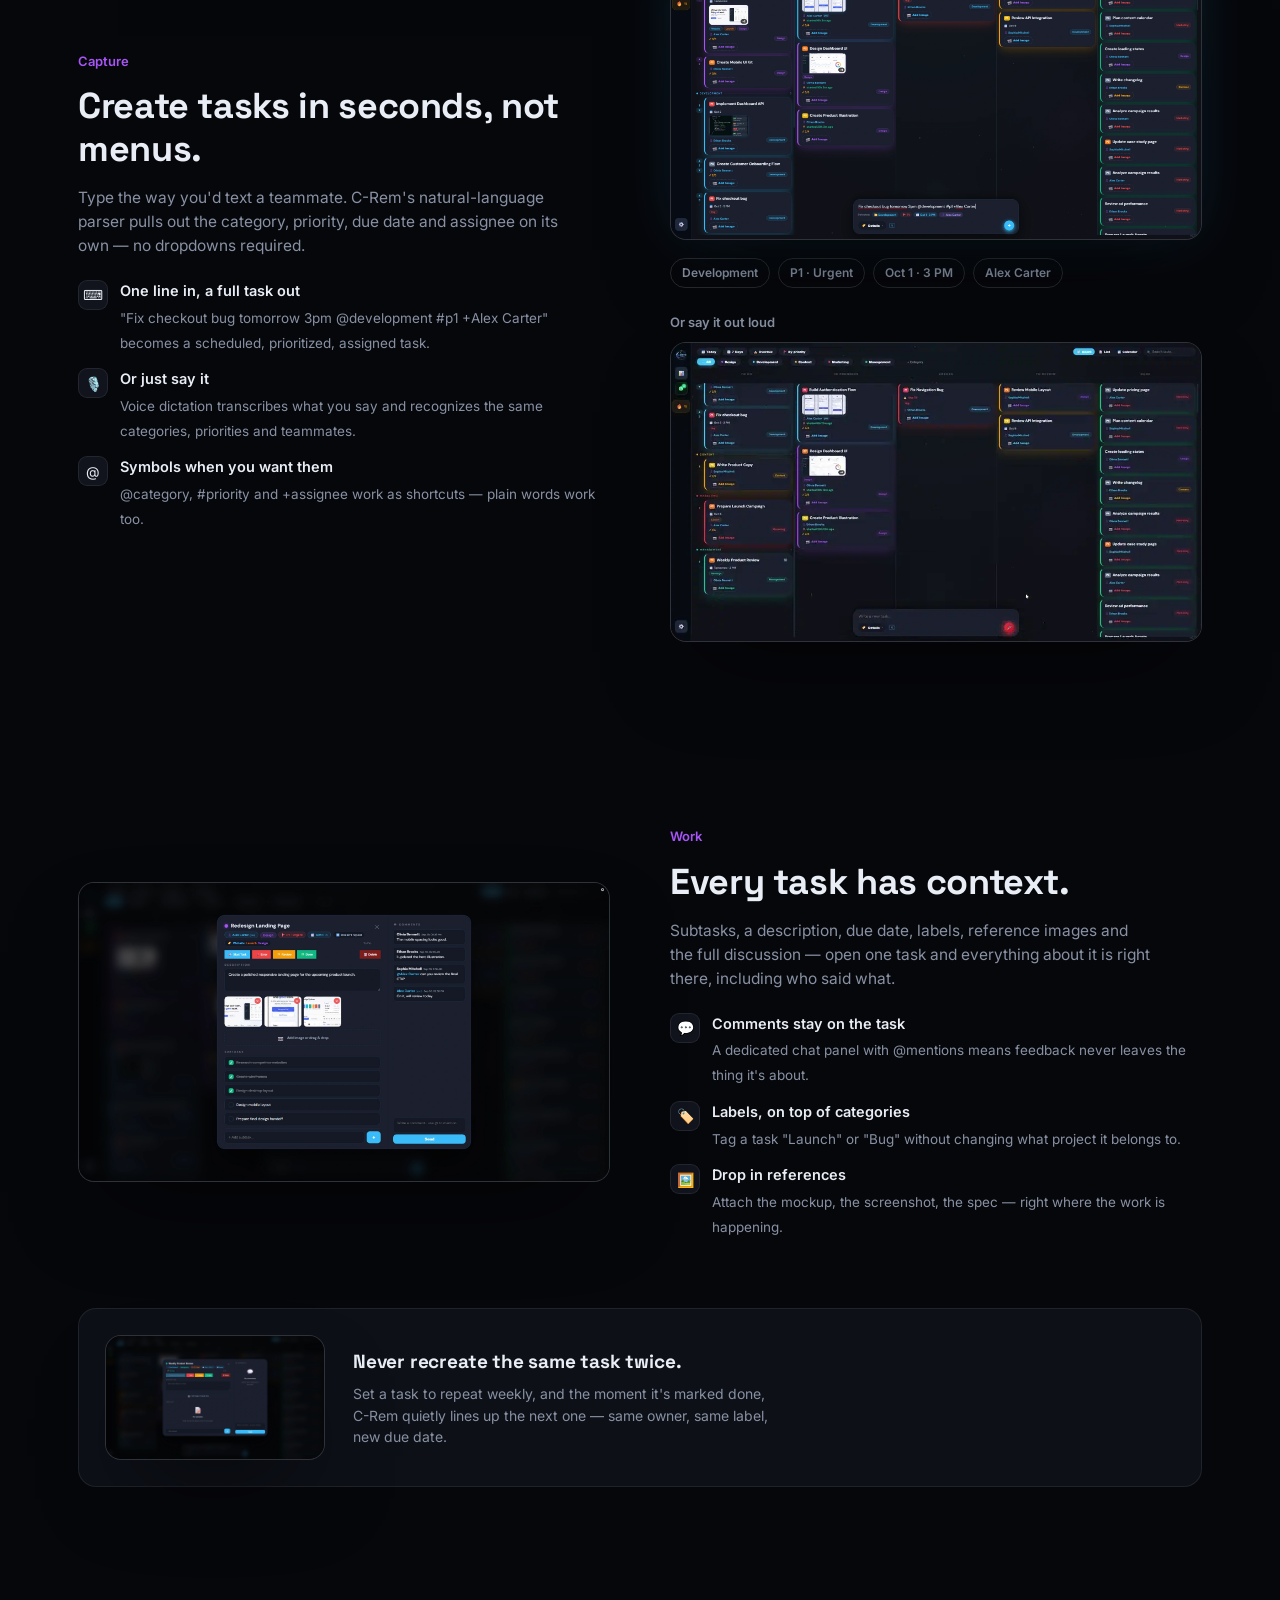
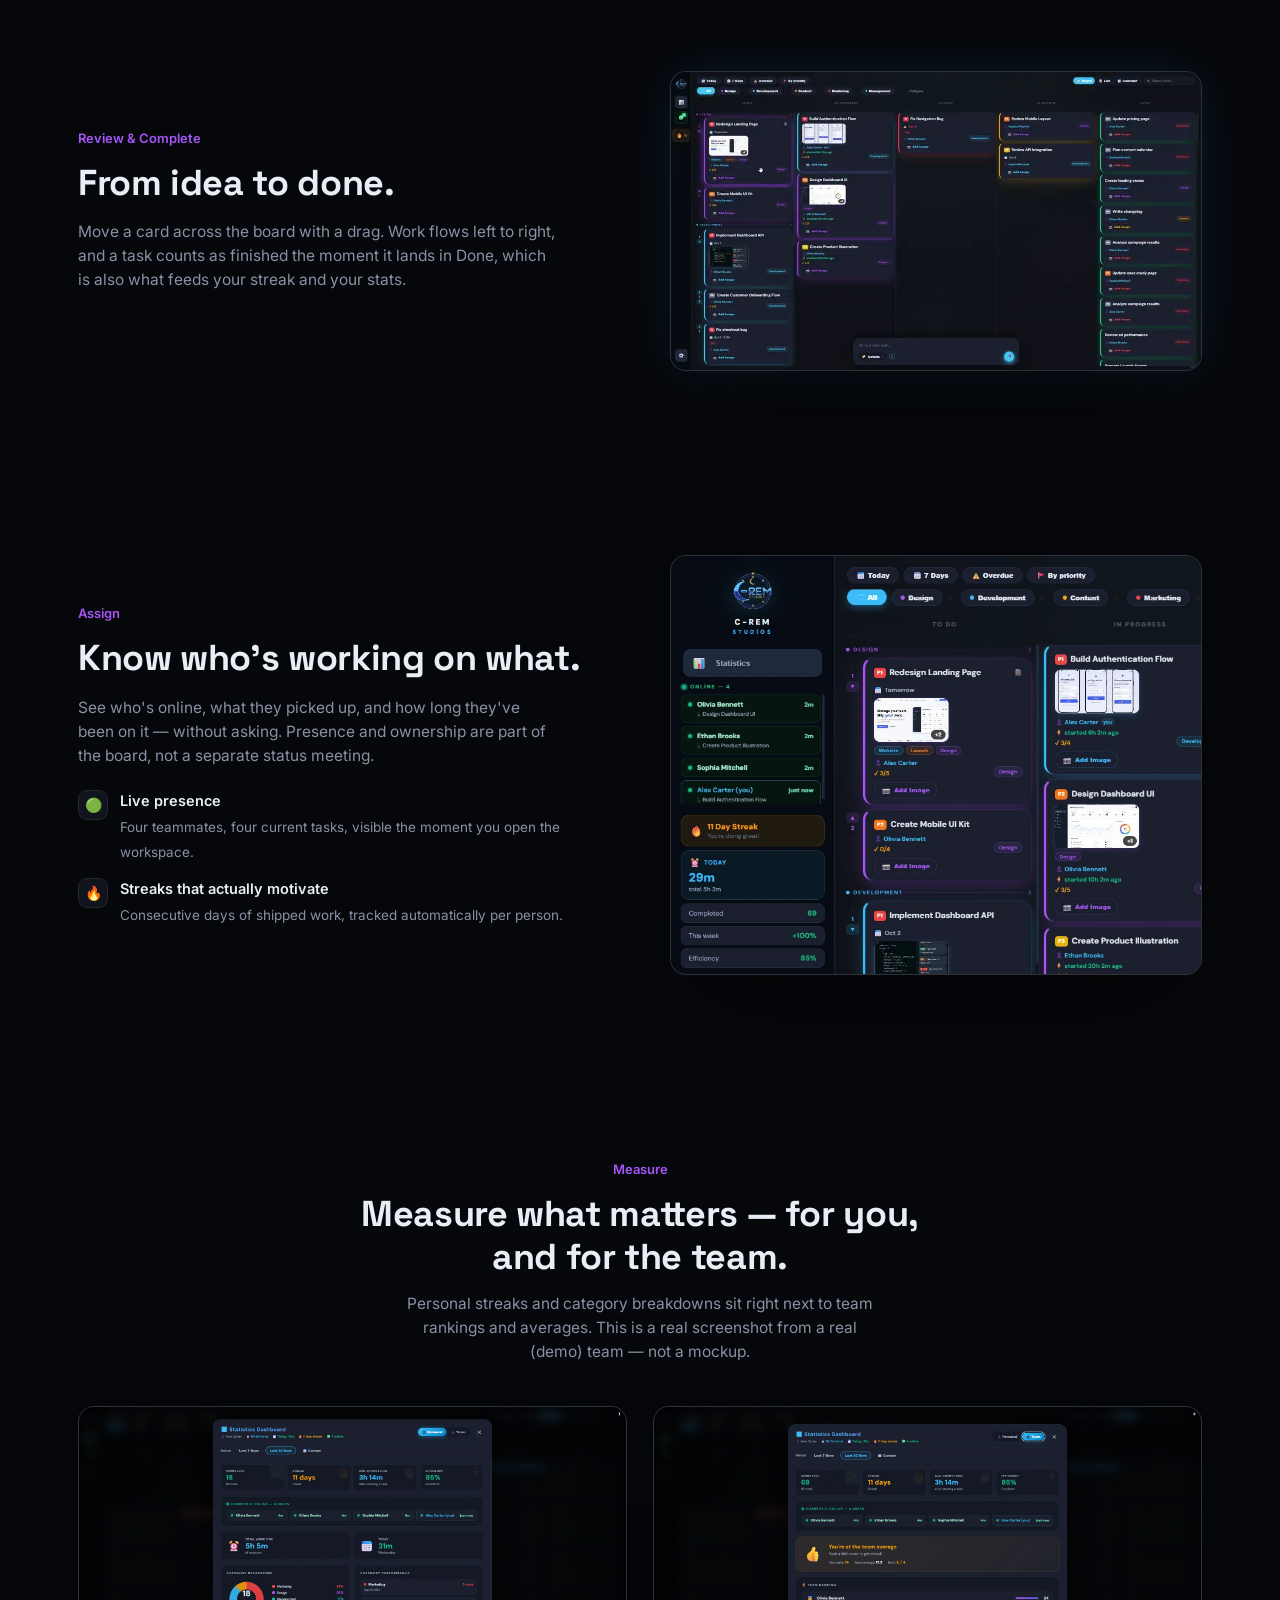
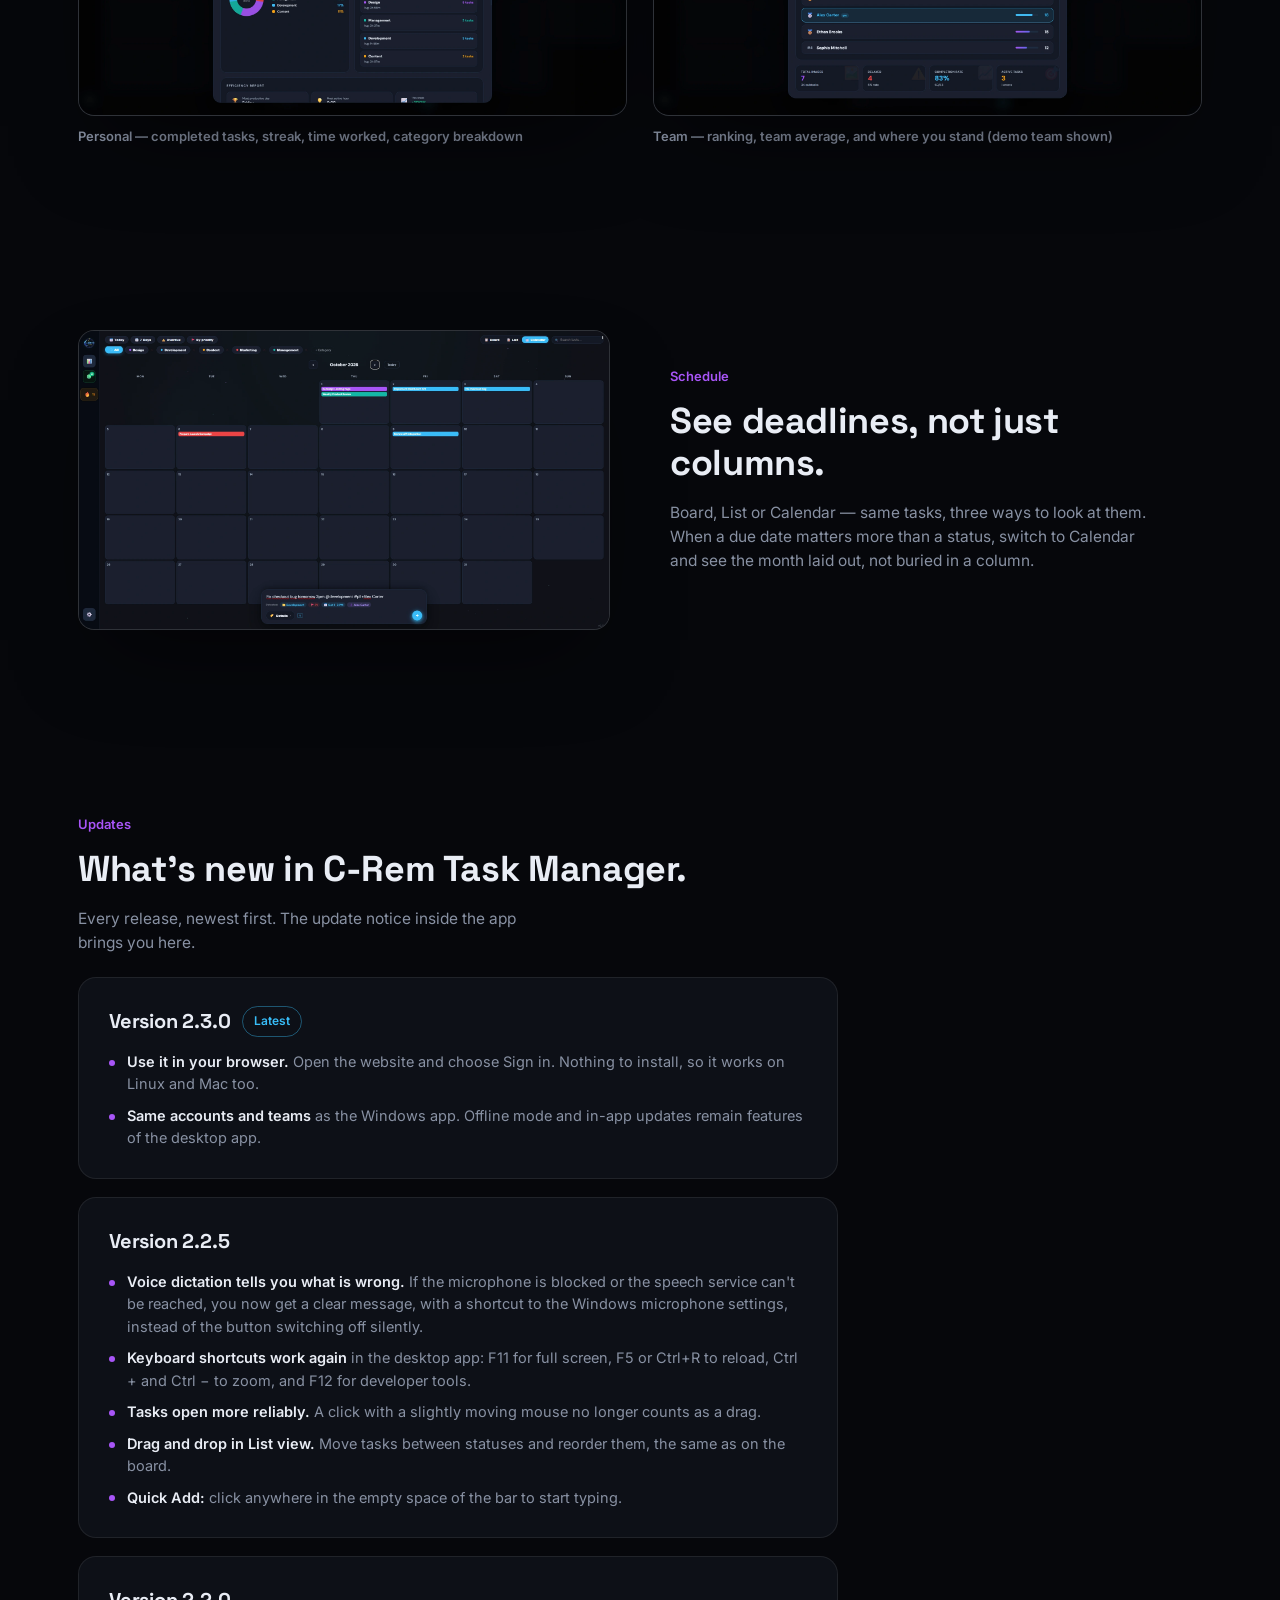
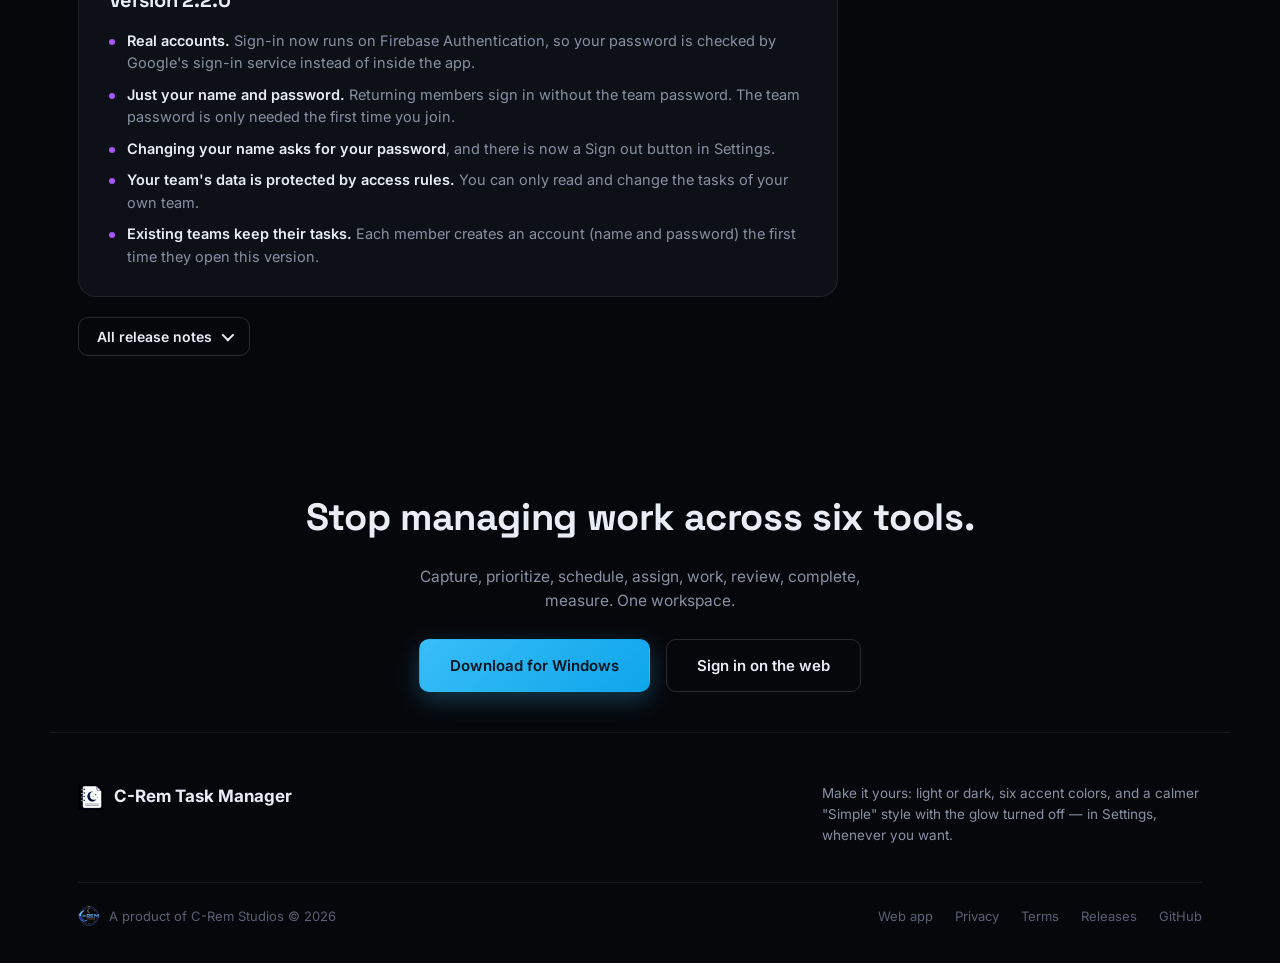
